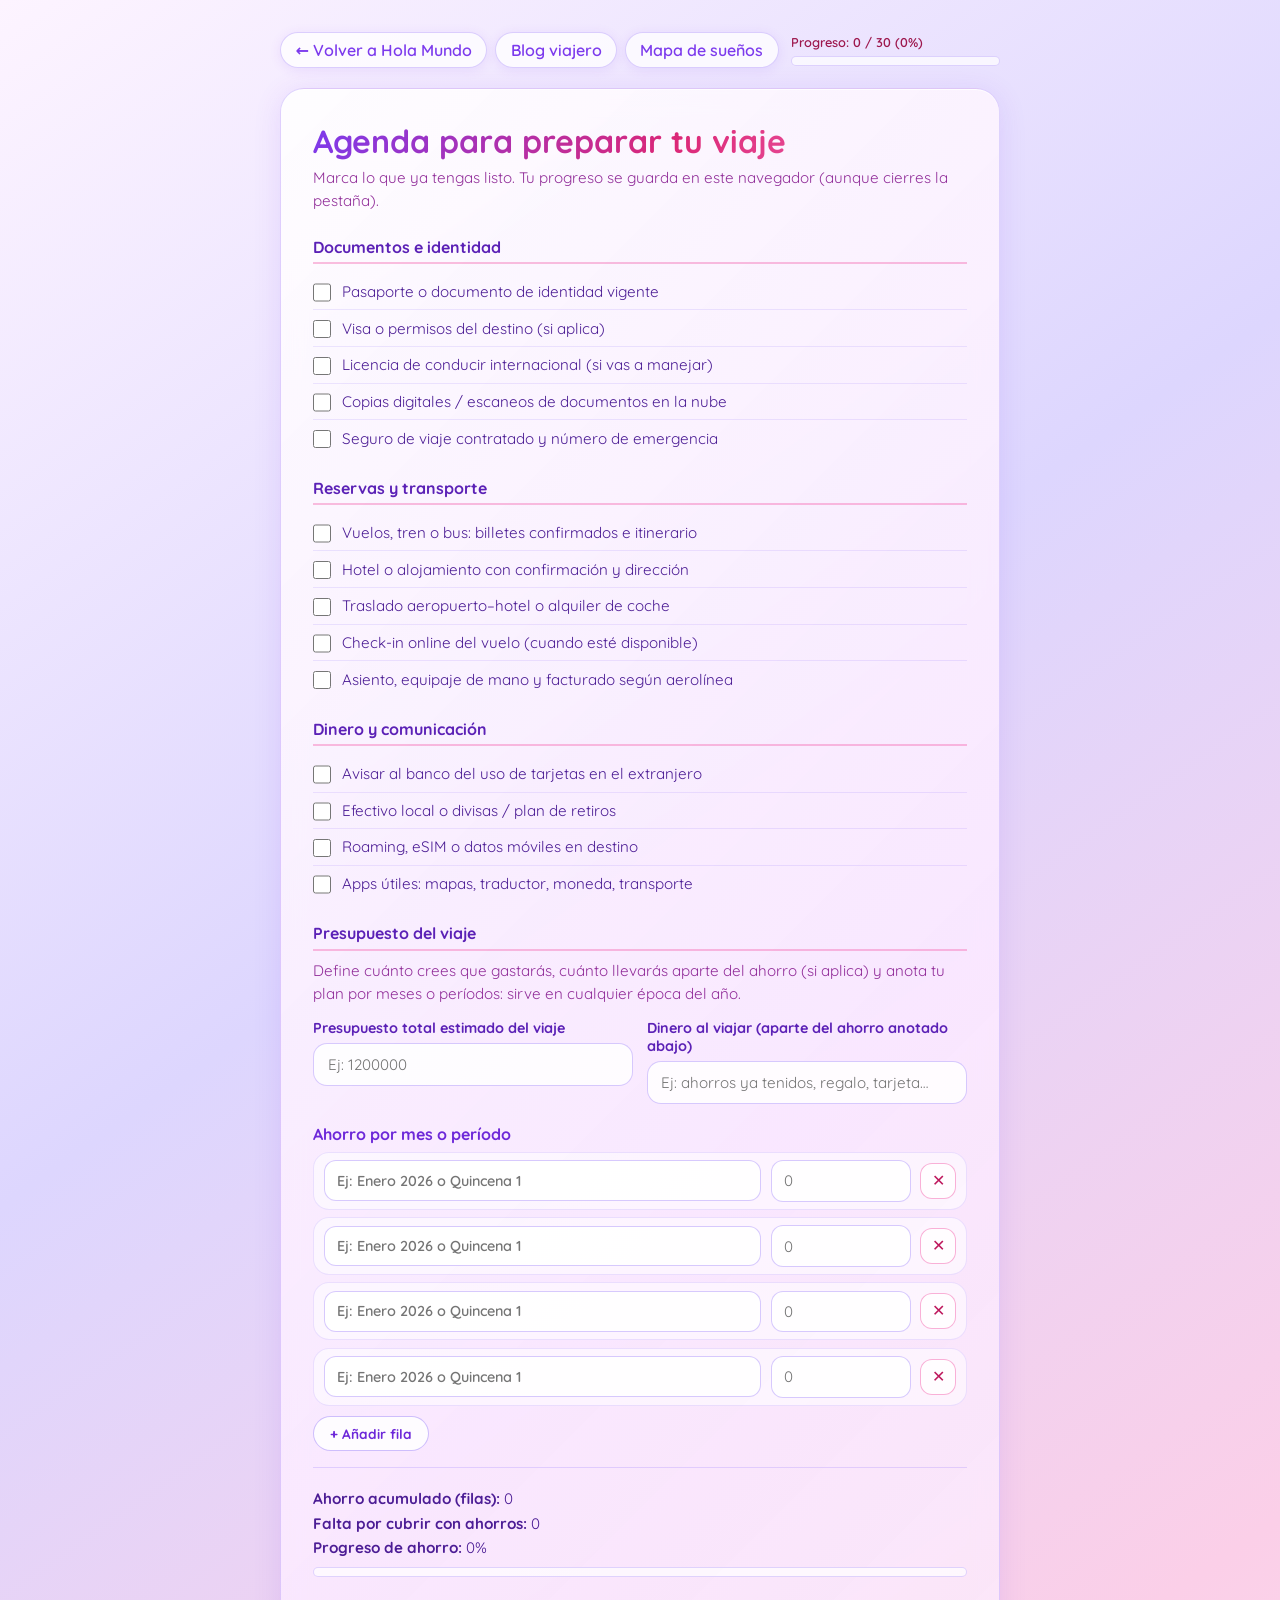
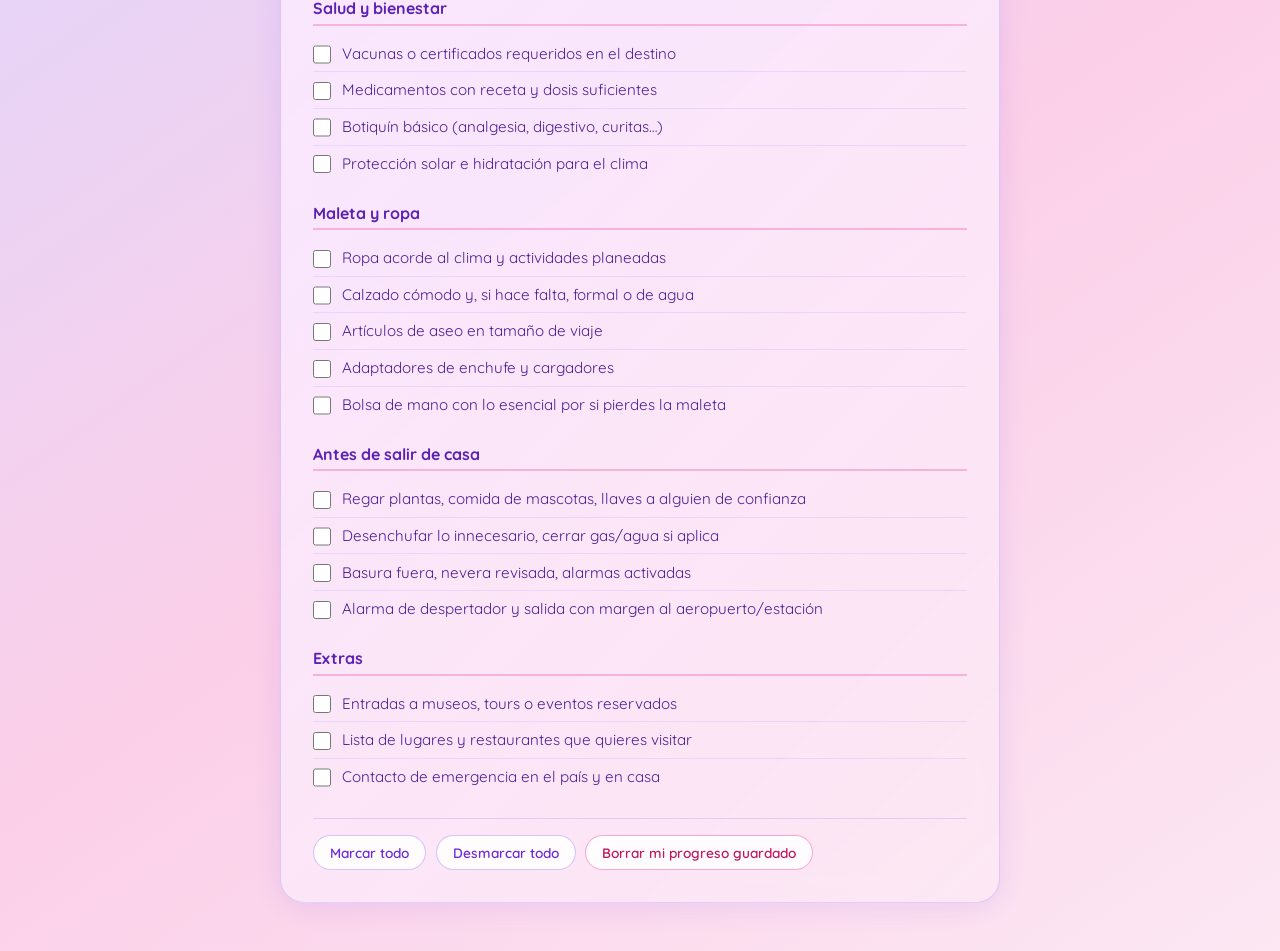
==== agenda-viaje.html @ db0e4b8f "Pagina web con agenda-styles-blog etc etc" ====
<!DOCTYPE html>
<html lang="es">
<head>
    <meta charset="UTF-8">
    <meta name="viewport" content="width=device-width, initial-scale=1.0">
    <title>Agenda de viaje — Devtata</title>
    <link rel="preconnect" href="https://fonts.googleapis.com">
    <link rel="preconnect" href="https://fonts.gstatic.com" crossorigin>
    <link href="https://fonts.googleapis.com/css2?family=Quicksand:wght@500;600;700&display=swap" rel="stylesheet">
    <style>
        :root {
            --lilac-deep: #7c3aed;
            --lilac-soft: #ddd6fe;
            --pink-deep: #db2777;
            --pink: #f472b6;
            --pink-soft: #fbcfe8;
            --cream: #fdf4ff;
        }

        * {
            margin: 0;
            padding: 0;
            box-sizing: border-box;
        }

        body {
            min-height: 100vh;
            font-family: "Quicksand", system-ui, sans-serif;
            background: linear-gradient(
                145deg,
                var(--cream) 0%,
                var(--lilac-soft) 35%,
                var(--pink-soft) 70%,
                #fce7f3 100%
            );
            color: #4c1d95;
            padding: clamp(1rem, 4vw, 2rem);
            padding-bottom: 3rem;
        }

        .top-bar {
            max-width: 720px;
            margin: 0 auto 1.25rem;
            display: flex;
            flex-wrap: wrap;
            align-items: center;
            justify-content: space-between;
            gap: 0.75rem;
        }

        .top-links {
            display: flex;
            flex-wrap: wrap;
            gap: 0.5rem;
            align-items: center;
        }

        .back-link {
            display: inline-flex;
            align-items: center;
            gap: 0.35rem;
            text-decoration: none;
            font-weight: 600;
            color: var(--lilac-deep);
            padding: 0.45rem 0.9rem;
            border-radius: 999px;
            background: rgba(255, 255, 255, 0.75);
            border: 1px solid rgba(167, 139, 250, 0.4);
            box-shadow: 0 2px 12px rgba(124, 58, 237, 0.1);
            transition: transform 0.15s ease, box-shadow 0.2s ease;
        }

        .back-link:hover {
            transform: translateY(-1px);
            box-shadow: 0 4px 16px rgba(124, 58, 237, 0.18);
        }

        .progress-wrap {
            flex: 1;
            min-width: 200px;
            max-width: 320px;
        }

        .progress-label {
            font-size: 0.8rem;
            font-weight: 600;
            color: #9d174d;
            margin-bottom: 0.35rem;
        }

        .progress-bar {
            height: 10px;
            border-radius: 999px;
            background: rgba(255, 255, 255, 0.7);
            border: 1px solid rgba(167, 139, 250, 0.35);
            overflow: hidden;
        }

        .progress-fill {
            height: 100%;
            width: 0%;
            border-radius: inherit;
            background: linear-gradient(90deg, var(--lilac-deep), var(--pink-deep));
            transition: width 0.35s ease;
        }

        .shell {
            max-width: 720px;
            margin: 0 auto;
            background: linear-gradient(
                135deg,
                rgba(255, 255, 255, 0.88) 0%,
                rgba(250, 232, 255, 0.92) 50%,
                rgba(252, 231, 243, 0.88) 100%
            );
            backdrop-filter: blur(12px);
            border-radius: 24px;
            padding: clamp(1.25rem, 4vw, 2rem);
            border: 1px solid rgba(167, 139, 250, 0.35);
            box-shadow:
                0 4px 28px rgba(124, 58, 237, 0.12),
                0 1px 0 rgba(255, 255, 255, 0.85) inset;
        }

        h1 {
            font-size: clamp(1.5rem, 5vw, 2rem);
            font-weight: 700;
            background: linear-gradient(120deg, var(--lilac-deep) 0%, var(--pink-deep) 55%, var(--pink) 100%);
            -webkit-background-clip: text;
            background-clip: text;
            color: transparent;
            margin-bottom: 0.35rem;
        }

        .intro {
            font-size: 0.95rem;
            color: #86198f;
            opacity: 0.9;
            margin-bottom: 1.5rem;
            line-height: 1.5;
        }

        .section {
            margin-bottom: 1.35rem;
        }

        .section:last-of-type {
            margin-bottom: 0;
        }

        .section h2 {
            font-size: 1rem;
            font-weight: 700;
            color: #5b21b6;
            margin-bottom: 0.6rem;
            padding-bottom: 0.35rem;
            border-bottom: 2px solid rgba(244, 114, 182, 0.45);
        }

        .list {
            list-style: none;
        }

        .list li {
            display: flex;
            align-items: flex-start;
            gap: 0.65rem;
            padding: 0.45rem 0;
            border-bottom: 1px solid rgba(167, 139, 250, 0.2);
            font-size: 0.95rem;
            line-height: 1.4;
        }

        .list li:last-child {
            border-bottom: none;
        }

        .list input[type="checkbox"] {
            width: 1.15rem;
            height: 1.15rem;
            margin-top: 0.15rem;
            accent-color: var(--lilac-deep);
            flex-shrink: 0;
            cursor: pointer;
        }

        .list label {
            cursor: pointer;
            flex: 1;
        }

        .list input:checked + label {
            text-decoration: line-through;
            opacity: 0.65;
            color: #7c3aed;
        }

        .tools {
            margin-top: 1.5rem;
            padding-top: 1rem;
            border-top: 1px solid rgba(167, 139, 250, 0.3);
            display: flex;
            flex-wrap: wrap;
            gap: 0.6rem;
            align-items: center;
        }

        .tools button {
            font-family: inherit;
            font-weight: 600;
            font-size: 0.85rem;
            padding: 0.5rem 1rem;
            border-radius: 999px;
            border: 1px solid rgba(167, 139, 250, 0.5);
            background: rgba(255, 255, 255, 0.85);
            color: #6d28d9;
            cursor: pointer;
            transition: background 0.2s ease, transform 0.15s ease;
        }

        .tools button:hover {
            background: rgba(250, 232, 255, 0.95);
            transform: translateY(-1px);
        }

        .tools button.danger {
            color: #be185d;
            border-color: rgba(244, 114, 182, 0.6);
        }

        .budget-grid {
            display: grid;
            grid-template-columns: 1fr 1fr;
            gap: 0.85rem;
            margin-bottom: 1rem;
        }

        .field {
            display: flex;
            flex-direction: column;
            gap: 0.35rem;
        }

        .field label {
            font-weight: 700;
            font-size: 0.9rem;
            color: #5b21b6;
        }

        .field input {
            width: 100%;
            padding: 0.7rem 0.85rem;
            border-radius: 14px;
            border: 1px solid rgba(167, 139, 250, 0.45);
            outline: none;
            background: rgba(255, 255, 255, 0.85);
            font-family: inherit;
            font-size: 0.95rem;
            color: #3b0764;
        }

        .field input:focus {
            border-color: rgba(124, 58, 237, 0.65);
            box-shadow: 0 0 0 4px rgba(124, 58, 237, 0.12);
        }

        .savings {
            grid-column: 1 / -1;
            padding-top: 0.35rem;
        }

        .savings-title {
            font-weight: 800;
            color: #6d28d9;
            margin-bottom: 0.5rem;
        }

        .month-row {
            display: grid;
            grid-template-columns: minmax(0, 1fr) minmax(100px, 140px) auto;
            gap: 0.6rem;
            align-items: center;
            margin: 0.45rem 0;
            padding: 0.45rem 0.6rem;
            border-radius: 16px;
            border: 1px solid rgba(167, 139, 250, 0.22);
            background: rgba(255, 255, 255, 0.55);
        }

        .month-row .month-label {
            padding: 0.65rem 0.75rem;
            border-radius: 12px;
            border: 1px solid rgba(167, 139, 250, 0.45);
            outline: none;
            background: rgba(255, 255, 255, 0.9);
            font-family: inherit;
            font-size: 0.9rem;
            font-weight: 600;
            color: #4c1d95;
        }

        .month-row .month-label:focus {
            border-color: rgba(124, 58, 237, 0.65);
            box-shadow: 0 0 0 3px rgba(124, 58, 237, 0.12);
        }

        .month-row .month-amount {
            padding: 0.65rem 0.75rem;
            border-radius: 12px;
            border: 1px solid rgba(167, 139, 250, 0.45);
            outline: none;
            background: rgba(255, 255, 255, 0.9);
            font-family: inherit;
            font-size: 0.95rem;
            color: #3b0764;
        }

        .month-row .month-amount:focus {
            border-color: rgba(124, 58, 237, 0.65);
            box-shadow: 0 0 0 3px rgba(124, 58, 237, 0.12);
        }

        .btn-row-remove {
            width: 2.25rem;
            height: 2.25rem;
            border-radius: 12px;
            border: 1px solid rgba(244, 114, 182, 0.55);
            background: rgba(255, 255, 255, 0.85);
            color: #be185d;
            font-size: 1rem;
            line-height: 1;
            cursor: pointer;
            flex-shrink: 0;
            transition: background 0.2s ease, transform 0.15s ease;
        }

        .btn-row-remove:hover {
            background: rgba(252, 231, 243, 0.95);
            transform: translateY(-1px);
        }

        .btn-row-remove:disabled {
            opacity: 0.35;
            cursor: not-allowed;
            transform: none;
        }

        .budget-row-tools {
            margin-top: 0.65rem;
            display: flex;
            flex-wrap: wrap;
            gap: 0.5rem;
        }

        .budget-row-tools button {
            font-family: inherit;
            font-weight: 700;
            font-size: 0.85rem;
            padding: 0.5rem 1rem;
            border-radius: 999px;
            border: 1px solid rgba(167, 139, 250, 0.55);
            background: rgba(255, 255, 255, 0.88);
            color: #6d28d9;
            cursor: pointer;
            transition: background 0.2s ease, transform 0.15s ease;
        }

        .budget-row-tools button:hover {
            background: rgba(250, 232, 255, 0.95);
            transform: translateY(-1px);
        }

        .budget-summary {
            padding-top: 0.95rem;
            border-top: 1px solid rgba(167, 139, 250, 0.3);
        }

        .summary-line {
            font-size: 0.95rem;
            margin: 0.35rem 0;
            color: #4c1d95;
        }

        .budget-progress-bar {
            margin-top: 0.6rem;
            height: 10px;
        }

        @media (max-width: 560px) {
            .budget-grid {
                grid-template-columns: 1fr;
            }

            .month-row {
                grid-template-columns: 1fr;
            }

            .btn-row-remove {
                justify-self: end;
            }
        }
    </style>
</head>
<body>
    <div class="top-bar">
        <div class="top-links">
            <a class="back-link" href="index.html">← Volver a Hola Mundo</a>
            <a class="back-link" href="blog-viajes.html">Blog viajero</a>
            <a class="back-link" href="mapa-suenos.html">Mapa de sueños</a>
        </div>
        <div class="progress-wrap">
            <div class="progress-label" id="progressLabel">Progreso: 0%</div>
            <div class="progress-bar" role="progressbar" aria-valuenow="0" aria-valuemin="0" aria-valuemax="100">
                <div class="progress-fill" id="progressFill"></div>
            </div>
        </div>
    </div>

    <main class="shell">
        <h1>Agenda para preparar tu viaje</h1>
        <p class="intro">
            Marca lo que ya tengas listo. Tu progreso se guarda en este navegador (aunque cierres la pestaña).
        </p>

        <section class="section" aria-labelledby="sec-docs">
            <h2 id="sec-docs">Documentos e identidad</h2>
            <ul class="list" data-section="docs">
                <li><input type="checkbox" id="d1" data-id="d1"><label for="d1">Pasaporte o documento de identidad vigente</label></li>
                <li><input type="checkbox" id="d2" data-id="d2"><label for="d2">Visa o permisos del destino (si aplica)</label></li>
                <li><input type="checkbox" id="d3" data-id="d3"><label for="d3">Licencia de conducir internacional (si vas a manejar)</label></li>
                <li><input type="checkbox" id="d4" data-id="d4"><label for="d4">Copias digitales / escaneos de documentos en la nube</label></li>
                <li><input type="checkbox" id="d5" data-id="d5"><label for="d5">Seguro de viaje contratado y número de emergencia</label></li>
            </ul>
        </section>

        <section class="section" aria-labelledby="sec-book">
            <h2 id="sec-book">Reservas y transporte</h2>
            <ul class="list" data-section="book">
                <li><input type="checkbox" id="b1" data-id="b1"><label for="b1">Vuelos, tren o bus: billetes confirmados e itinerario</label></li>
                <li><input type="checkbox" id="b2" data-id="b2"><label for="b2">Hotel o alojamiento con confirmación y dirección</label></li>
                <li><input type="checkbox" id="b3" data-id="b3"><label for="b3">Traslado aeropuerto–hotel o alquiler de coche</label></li>
                <li><input type="checkbox" id="b4" data-id="b4"><label for="b4">Check-in online del vuelo (cuando esté disponible)</label></li>
                <li><input type="checkbox" id="b5" data-id="b5"><label for="b5">Asiento, equipaje de mano y facturado según aerolínea</label></li>
            </ul>
        </section>

        <section class="section" aria-labelledby="sec-money">
            <h2 id="sec-money">Dinero y comunicación</h2>
            <ul class="list" data-section="money">
                <li><input type="checkbox" id="m1" data-id="m1"><label for="m1">Avisar al banco del uso de tarjetas en el extranjero</label></li>
                <li><input type="checkbox" id="m2" data-id="m2"><label for="m2">Efectivo local o divisas / plan de retiros</label></li>
                <li><input type="checkbox" id="m3" data-id="m3"><label for="m3">Roaming, eSIM o datos móviles en destino</label></li>
                <li><input type="checkbox" id="m4" data-id="m4"><label for="m4">Apps útiles: mapas, traductor, moneda, transporte</label></li>
            </ul>
        </section>

        <section class="section" aria-labelledby="sec-budget">
            <h2 id="sec-budget">Presupuesto del viaje</h2>
            <p class="intro" style="margin-bottom: 0.85rem;">
                Define cuánto crees que gastarás, cuánto llevarás aparte del ahorro (si aplica) y anota tu plan por meses o períodos: sirve en cualquier época del año.
            </p>

            <div class="budget-grid">
                <div class="field">
                    <label for="budgetTotal">Presupuesto total estimado del viaje</label>
                    <input id="budgetTotal" type="number" inputmode="numeric" min="0" step="10" placeholder="Ej: 1200000" />
                </div>

                <div class="field">
                    <label for="budgetTripReserve">Dinero al viajar (aparte del ahorro anotado abajo)</label>
                    <input id="budgetTripReserve" type="number" inputmode="numeric" min="0" step="10" placeholder="Ej: ahorros ya tenidos, regalo, tarjeta…" />
                </div>

                <div class="savings" aria-label="Ahorro por período">
                    <div class="savings-title">Ahorro por mes o período</div>
                    <div id="budgetRows"></div>
                    <div class="budget-row-tools">
                        <button type="button" id="budgetAddRow">+ Añadir fila</button>
                    </div>
                </div>
            </div>

            <div class="budget-summary">
                <div class="summary-line"><strong>Ahorro acumulado (filas):</strong> <span id="budgetSavedTotal">0</span></div>
                <div class="summary-line"><strong>Falta por cubrir con ahorros:</strong> <span id="budgetRemaining">0</span></div>
                <div class="summary-line"><strong>Progreso de ahorro:</strong> <span id="budgetProgressText">0%</span></div>

                <div class="progress-bar budget-progress-bar" role="progressbar" aria-valuemin="0" aria-valuemax="100">
                    <div class="progress-fill" id="budgetProgressFill" style="width: 0%;"></div>
                </div>
            </div>
        </section>

        <section class="section" aria-labelledby="sec-health">
            <h2 id="sec-health">Salud y bienestar</h2>
            <ul class="list" data-section="health">
                <li><input type="checkbox" id="h1" data-id="h1"><label for="h1">Vacunas o certificados requeridos en el destino</label></li>
                <li><input type="checkbox" id="h2" data-id="h2"><label for="h2">Medicamentos con receta y dosis suficientes</label></li>
                <li><input type="checkbox" id="h3" data-id="h3"><label for="h3">Botiquín básico (analgesia, digestivo, curitas…)</label></li>
                <li><input type="checkbox" id="h4" data-id="h4"><label for="h4">Protección solar e hidratación para el clima</label></li>
            </ul>
        </section>

        <section class="section" aria-labelledby="sec-pack">
            <h2 id="sec-pack">Maleta y ropa</h2>
            <ul class="list" data-section="pack">
                <li><input type="checkbox" id="p1" data-id="p1"><label for="p1">Ropa acorde al clima y actividades planeadas</label></li>
                <li><input type="checkbox" id="p2" data-id="p2"><label for="p2">Calzado cómodo y, si hace falta, formal o de agua</label></li>
                <li><input type="checkbox" id="p3" data-id="p3"><label for="p3">Artículos de aseo en tamaño de viaje</label></li>
                <li><input type="checkbox" id="p4" data-id="p4"><label for="p4">Adaptadores de enchufe y cargadores</label></li>
                <li><input type="checkbox" id="p5" data-id="p5"><label for="p5">Bolsa de mano con lo esencial por si pierdes la maleta</label></li>
            </ul>
        </section>

        <section class="section" aria-labelledby="sec-home">
            <h2 id="sec-home">Antes de salir de casa</h2>
            <ul class="list" data-section="home">
                <li><input type="checkbox" id="ho1" data-id="ho1"><label for="ho1">Regar plantas, comida de mascotas, llaves a alguien de confianza</label></li>
                <li><input type="checkbox" id="ho2" data-id="ho2"><label for="ho2">Desenchufar lo innecesario, cerrar gas/agua si aplica</label></li>
                <li><input type="checkbox" id="ho3" data-id="ho3"><label for="ho3">Basura fuera, nevera revisada, alarmas activadas</label></li>
                <li><input type="checkbox" id="ho4" data-id="ho4"><label for="ho4">Alarma de despertador y salida con margen al aeropuerto/estación</label></li>
            </ul>
        </section>

        <section class="section" aria-labelledby="sec-extra">
            <h2 id="sec-extra">Extras</h2>
            <ul class="list" data-section="extra">
                <li><input type="checkbox" id="e1" data-id="e1"><label for="e1">Entradas a museos, tours o eventos reservados</label></li>
                <li><input type="checkbox" id="e2" data-id="e2"><label for="e2">Lista de lugares y restaurantes que quieres visitar</label></li>
                <li><input type="checkbox" id="e3" data-id="e3"><label for="e3">Contacto de emergencia en el país y en casa</label></li>
            </ul>
        </section>

        <div class="tools">
            <button type="button" id="btnAll">Marcar todo</button>
            <button type="button" id="btnNone">Desmarcar todo</button>
            <button type="button" class="danger" id="btnReset">Borrar mi progreso guardado</button>
        </div>
    </main>

    <script>
        const STORAGE_KEY = "devtata-trip-checklist";
        const BUDGET_STORAGE_KEY = "devtata-trip-budget";

        const boxes = document.querySelectorAll('.list input[type="checkbox"]');
        const progressFill = document.getElementById("progressFill");
        const progressLabel = document.getElementById("progressLabel");
        const bar = document.querySelector(".progress-bar");

        function loadState() {
            try {
                const raw = localStorage.getItem(STORAGE_KEY);
                if (!raw) return;
                const data = JSON.parse(raw);
                if (typeof data !== "object" || data === null) return;
                boxes.forEach((cb) => {
                    if (data[cb.dataset.id]) cb.checked = true;
                });
            } catch (_) {}
        }

        function saveState() {
            const data = {};
            boxes.forEach((cb) => {
                if (cb.checked) data[cb.dataset.id] = true;
            });
            localStorage.setItem(STORAGE_KEY, JSON.stringify(data));
        }

        function updateProgress() {
            const total = boxes.length;
            const done = [...boxes].filter((cb) => cb.checked).length;
            const pct = total ? Math.round((done / total) * 100) : 0;
            progressFill.style.width = pct + "%";
            progressLabel.textContent = "Progreso: " + done + " / " + total + " (" + pct + "%)";
            bar.setAttribute("aria-valuenow", String(pct));
        }

        boxes.forEach((cb) => {
            cb.addEventListener("change", () => {
                saveState();
                updateProgress();
            });
        });

        document.getElementById("btnAll").addEventListener("click", () => {
            boxes.forEach((cb) => { cb.checked = true; });
            saveState();
            updateProgress();
        });

        document.getElementById("btnNone").addEventListener("click", () => {
            boxes.forEach((cb) => { cb.checked = false; });
            saveState();
            updateProgress();
        });

        document.getElementById("btnReset").addEventListener("click", () => {
            if (confirm("¿Borrar todo el progreso guardado en este navegador?")) {
                localStorage.removeItem(STORAGE_KEY);
                boxes.forEach((cb) => { cb.checked = false; });
                updateProgress();
            }
        });

        loadState();
        updateProgress();

        // ===== Presupuesto (meses / períodos dinámicos) =====
        const budgetTotalEl = document.getElementById("budgetTotal");
        const budgetTripReserveEl = document.getElementById("budgetTripReserve");
        const budgetRowsMount = document.getElementById("budgetRows");
        const budgetAddRowBtn = document.getElementById("budgetAddRow");

        const budgetOut = {
            savedTotal: document.getElementById("budgetSavedTotal"),
            remaining: document.getElementById("budgetRemaining"),
            progressText: document.getElementById("budgetProgressText"),
            progressFill: document.getElementById("budgetProgressFill"),
        };

        function toNumber(v) {
            const n = parseFloat(String(v ?? "").replace(",", "."));
            return Number.isFinite(n) ? n : 0;
        }

        function formatNumber(n) {
            return Math.round(n).toLocaleString(undefined);
        }

        function readBudgetPayloadFromStorage() {
            try {
                const raw = localStorage.getItem(BUDGET_STORAGE_KEY);
                if (!raw) return null;
                const data = JSON.parse(raw);
                return typeof data === "object" && data !== null ? data : null;
            } catch (_) {
                return null;
            }
        }

        function defaultBudgetShape() {
            return {
                total: "",
                tripReserve: "",
                rows: [
                    { label: "", amount: "" },
                    { label: "", amount: "" },
                    { label: "", amount: "" },
                    { label: "", amount: "" },
                ],
            };
        }

        function migrateLegacyBudget(data) {
            if (!data) return defaultBudgetShape();
            if (Array.isArray(data.rows) && data.rows.length > 0) return data;

            const legacyReserve =
                data.tripReserve ??
                data.sepExpense ??
                data.budgetSeptemberExpense;
            const legacyTotal = data.total;

            const hasLegacyMonths =
                "saveMay" in data ||
                "saveJun" in data ||
                "saveJul" in data ||
                "saveAug" in data;

            if (!hasLegacyMonths) {
                return {
                    ...defaultBudgetShape(),
                    total: legacyTotal ?? "",
                    tripReserve: legacyReserve ?? "",
                };
            }

            return {
                total: legacyTotal ?? "",
                tripReserve: legacyReserve ?? "",
                rows: [
                    { label: "", amount: data.saveMay ?? "" },
                    { label: "", amount: data.saveJun ?? "" },
                    { label: "", amount: data.saveJul ?? "" },
                    { label: "", amount: data.saveAug ?? "" },
                ],
            };
        }

        function createBudgetRow(label, amount) {
            const row = document.createElement("div");
            row.className = "month-row";

            const labelInput = document.createElement("input");
            labelInput.type = "text";
            labelInput.className = "month-label";
            labelInput.placeholder = "Ej: Enero 2026 o Quincena 1";
            labelInput.value = label ?? "";
            labelInput.autocomplete = "off";

            const amountInput = document.createElement("input");
            amountInput.type = "number";
            amountInput.className = "month-amount";
            amountInput.inputMode = "numeric";
            amountInput.min = "0";
            amountInput.step = "10";
            amountInput.placeholder = "0";
            if (amount !== undefined && amount !== null && amount !== "") {
                amountInput.value = String(amount);
            }

            const removeBtn = document.createElement("button");
            removeBtn.type = "button";
            removeBtn.className = "btn-row-remove";
            removeBtn.setAttribute("aria-label", "Quitar fila");
            removeBtn.textContent = "✕";

            function onFieldChange() {
                computeBudget();
                saveBudget();
            }

            labelInput.addEventListener("input", onFieldChange);
            amountInput.addEventListener("input", onFieldChange);
            removeBtn.addEventListener("click", () => {
                if (budgetRowsMount.querySelectorAll(".month-row").length <= 1) return;
                row.remove();
                setAllRemoveStates();
                computeBudget();
                saveBudget();
            });

            row.append(labelInput, amountInput, removeBtn);
            budgetRowsMount.append(row);
            setAllRemoveStates();
        }

        function setAllRemoveStates() {
            const rows = budgetRowsMount.querySelectorAll(".month-row");
            rows.forEach((r) => {
                const btn = r.querySelector(".btn-row-remove");
                if (btn) btn.disabled = rows.length <= 1;
            });
        }

        function collectRowsPayload() {
            const rows = [];
            budgetRowsMount.querySelectorAll(".month-row").forEach((r) => {
                const label = r.querySelector(".month-label")?.value ?? "";
                const amount = r.querySelector(".month-amount")?.value ?? "";
                rows.push({ label, amount });
            });
            return rows;
        }

        function computeBudget() {
            const total = toNumber(budgetTotalEl?.value);
            const tripReserve = toNumber(budgetTripReserveEl?.value);

            let saved = 0;
            budgetRowsMount.querySelectorAll(".month-amount").forEach((input) => {
                saved += toNumber(input.value);
            });

            const requiredSavings = Math.max(0, total - tripReserve);
            const remaining = requiredSavings - saved;

            const progressPct =
                requiredSavings > 0
                    ? Math.max(0, Math.min(100, (saved / requiredSavings) * 100))
                    : 0;

            budgetOut.savedTotal.textContent = formatNumber(saved);
            budgetOut.remaining.textContent = formatNumber(Math.max(0, remaining));
            budgetOut.progressText.textContent = Math.round(progressPct) + "%";
            budgetOut.progressFill.style.width = Math.round(progressPct) + "%";

            const progressbar = budgetOut.progressFill.closest(".progress-bar");
            if (progressbar) {
                progressbar.setAttribute("aria-valuenow", String(Math.round(progressPct)));
            }
        }

        function saveBudget() {
            const payload = {
                v: 2,
                total: budgetTotalEl?.value ?? "",
                tripReserve: budgetTripReserveEl?.value ?? "",
                rows: collectRowsPayload(),
            };
            localStorage.setItem(BUDGET_STORAGE_KEY, JSON.stringify(payload));
        }

        function loadBudget() {
            const raw = readBudgetPayloadFromStorage();
            const data = migrateLegacyBudget(raw);

            if (budgetTotalEl) budgetTotalEl.value = data.total ?? "";
            if (budgetTripReserveEl) {
                budgetTripReserveEl.value =
                    data.tripReserve ?? data.sepExpense ?? data.budgetSeptemberExpense ?? "";
            }

            budgetRowsMount.innerHTML = "";
            const rows = Array.isArray(data.rows) ? data.rows : [];
            if (rows.length === 0) {
                createBudgetRow("", "");
            } else {
                rows.forEach((r) =>
                    createBudgetRow(r.label ?? "", r.amount ?? "")
                );
            }
            setAllRemoveStates();
        }

        budgetAddRowBtn?.addEventListener("click", () => {
            createBudgetRow("", "");
            setAllRemoveStates();
            computeBudget();
            saveBudget();
        });

        [budgetTotalEl, budgetTripReserveEl].forEach((el) => {
            if (!el) return;
            el.addEventListener("input", () => {
                computeBudget();
                saveBudget();
            });
        });

        loadBudget();
        computeBudget();
    </script>
</body>
</html>
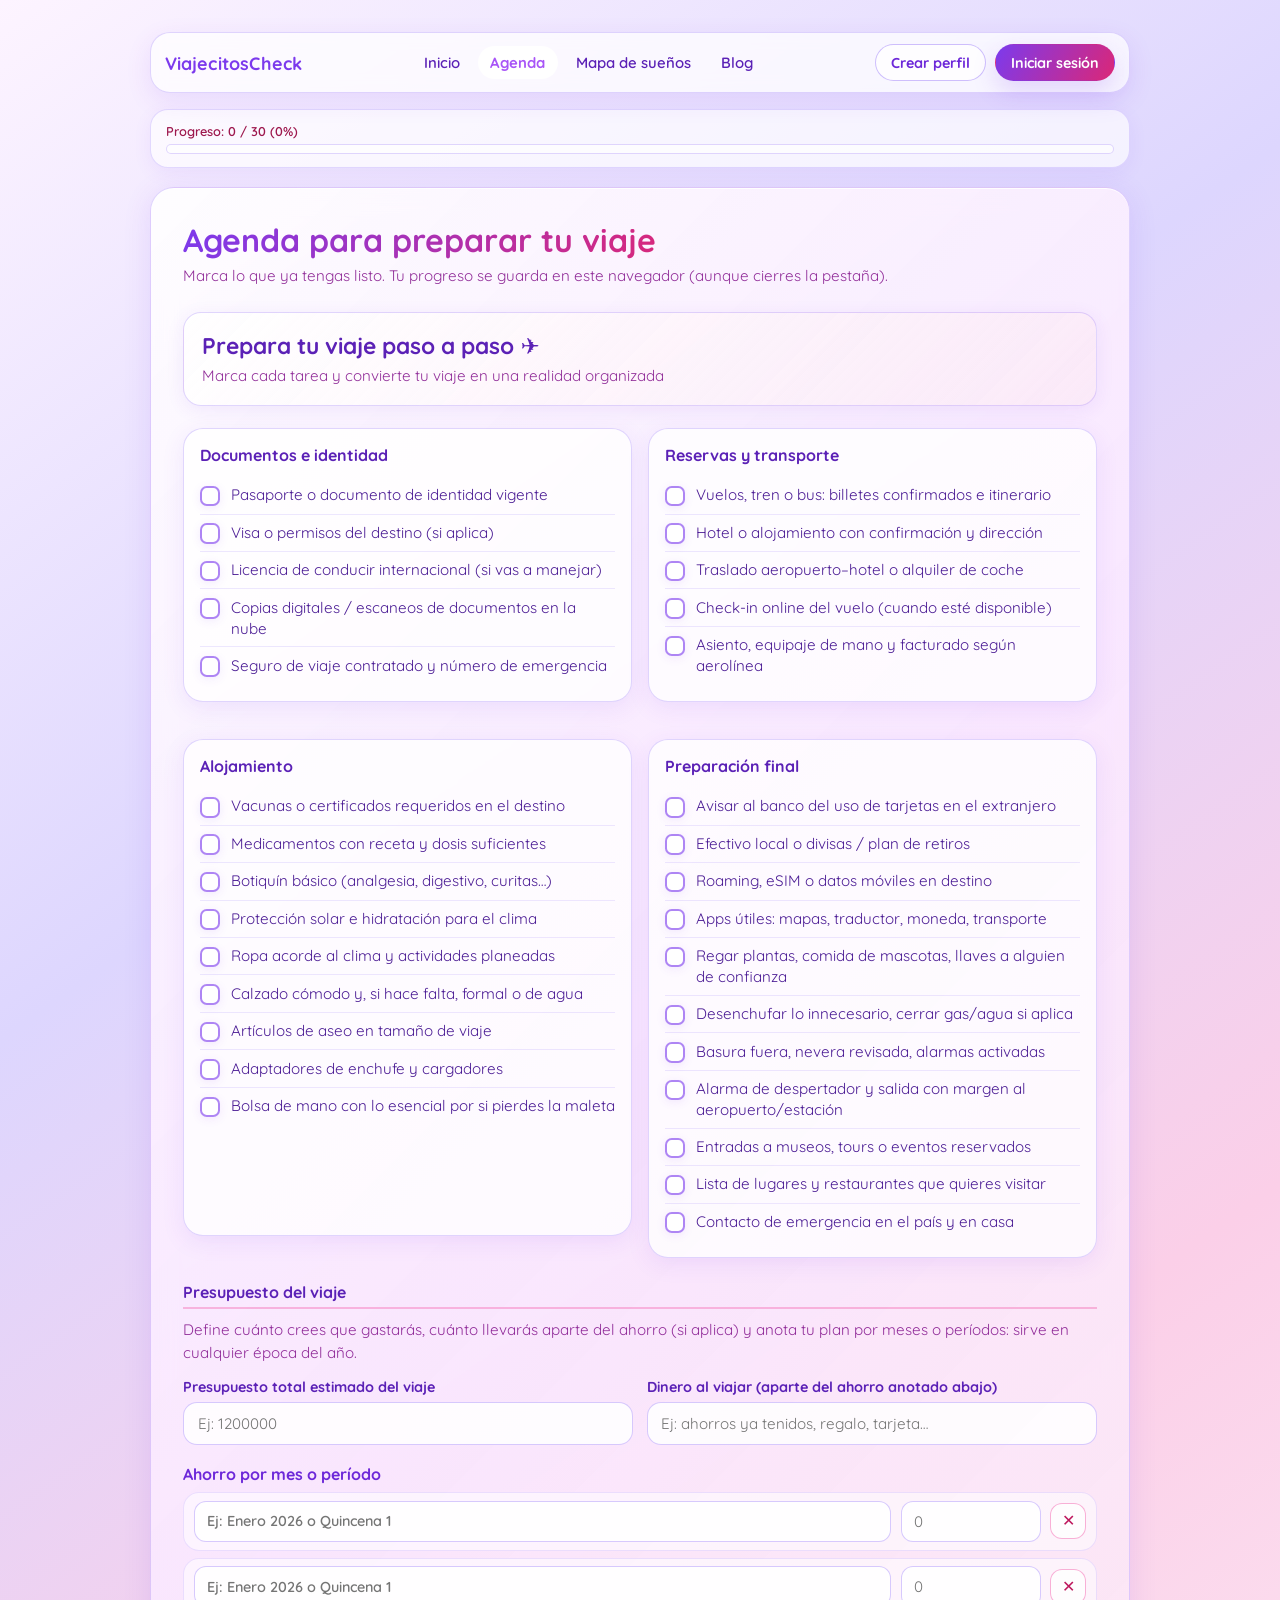
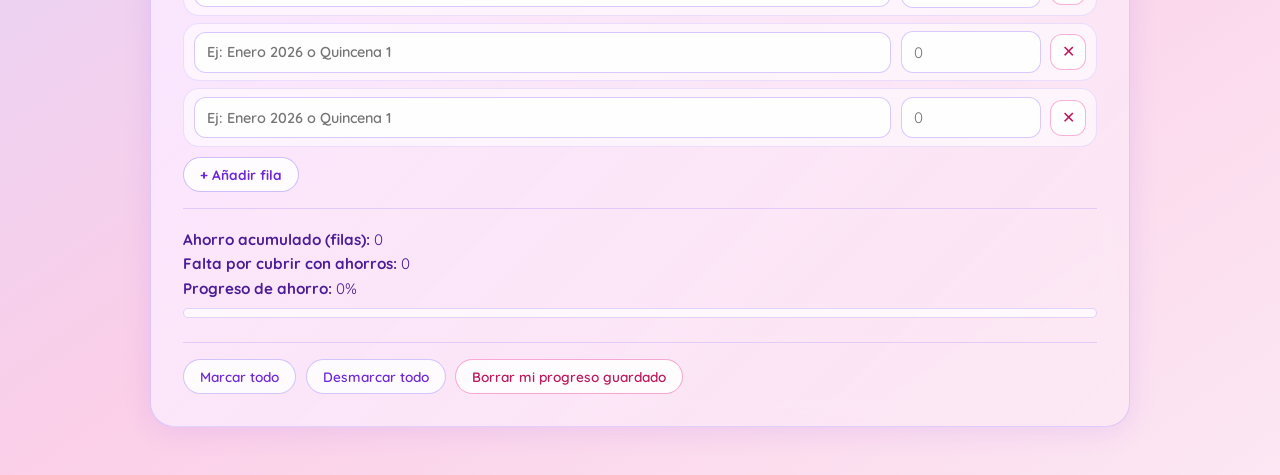
==== commit c27f6313: "mi primer push o algo asi" ====
--- a/agenda-viaje.html
+++ b/agenda-viaje.html
@@ -38,47 +38,106 @@
             padding-bottom: 3rem;
         }
 
-        .top-bar {
-            max-width: 720px;
-            margin: 0 auto 1.25rem;
+        .site-header {
+            width: min(980px, 100%);
+            margin: 0 auto 1rem;
+            padding: 0.7rem 0.85rem;
+            border-radius: 20px;
+            border: 1px solid rgba(167, 139, 250, 0.35);
+            background: rgba(255, 255, 255, 0.72);
+            backdrop-filter: blur(8px);
+            box-shadow: 0 8px 26px rgba(124, 58, 237, 0.11);
+            display: flex;
+            align-items: center;
+            justify-content: space-between;
+            gap: 0.8rem;
+            flex-wrap: wrap;
+        }
+
+        .site-logo {
+            font-size: 1.12rem;
+            font-weight: 800;
+            color: var(--lilac-deep);
+            letter-spacing: 0.01em;
+        }
+
+        .site-nav {
+            display: flex;
+            flex-wrap: wrap;
+            gap: 0.35rem;
+            align-items: center;
+        }
+
+        .site-nav a {
+            text-decoration: none;
+            color: #5b21b6;
+            font-weight: 600;
+            font-size: 0.93rem;
+            padding: 0.42rem 0.78rem;
+            border-radius: 999px;
+            transition: transform 0.15s ease, background 0.2s ease, box-shadow 0.2s ease;
+        }
+
+        .site-nav a:hover {
+            transform: scale(1.05);
+            background: rgba(255, 255, 255, 0.9);
+            box-shadow: 0 8px 20px rgba(124, 58, 237, 0.12);
+        }
+
+        .site-nav a.active {
+            color: #a855f7;
+            font-weight: 700;
+            background: rgba(255, 255, 255, 0.92);
+        }
+
+        .auth-actions {
             display: flex;
             flex-wrap: wrap;
             align-items: center;
-            justify-content: space-between;
-            gap: 0.75rem;
-        }
-
-        .top-links {
-            display: flex;
-            flex-wrap: wrap;
-            gap: 0.5rem;
-            align-items: center;
-        }
-
-        .back-link {
+            gap: 0.55rem;
+        }
+
+        .auth-btn {
             display: inline-flex;
             align-items: center;
-            gap: 0.35rem;
+            justify-content: center;
             text-decoration: none;
-            font-weight: 600;
-            color: var(--lilac-deep);
-            padding: 0.45rem 0.9rem;
+            border: 1px solid rgba(167, 139, 250, 0.55);
             border-radius: 999px;
-            background: rgba(255, 255, 255, 0.75);
-            border: 1px solid rgba(167, 139, 250, 0.4);
-            box-shadow: 0 2px 12px rgba(124, 58, 237, 0.1);
-            transition: transform 0.15s ease, box-shadow 0.2s ease;
-        }
-
-        .back-link:hover {
-            transform: translateY(-1px);
-            box-shadow: 0 4px 16px rgba(124, 58, 237, 0.18);
-        }
-
-        .progress-wrap {
-            flex: 1;
-            min-width: 200px;
-            max-width: 320px;
+            padding: 0.52rem 0.95rem;
+            background: rgba(255, 255, 255, 0.76);
+            color: #6d28d9;
+            font-family: inherit;
+            font-weight: 700;
+            font-size: 0.9rem;
+            transition: transform 0.15s ease, background 0.2s ease, box-shadow 0.2s ease;
+        }
+
+        .auth-btn:hover {
+            transform: scale(1.05);
+            background: rgba(250, 232, 255, 0.95);
+            box-shadow: 0 8px 22px rgba(124, 58, 237, 0.14);
+        }
+
+        .auth-btn.primary {
+            border-color: transparent;
+            background: linear-gradient(120deg, #7c3aed 0%, #db2777 100%);
+            color: #ffffff;
+            box-shadow: 0 10px 24px rgba(124, 58, 237, 0.18);
+        }
+
+        .auth-btn.primary:hover {
+            box-shadow: 0 14px 32px rgba(124, 58, 237, 0.28);
+        }
+
+        .agenda-progress-panel {
+            width: min(980px, 100%);
+            margin: 0 auto 1.15rem;
+            border-radius: 18px;
+            border: 1px solid rgba(167, 139, 250, 0.3);
+            background: rgba(255, 255, 255, 0.65);
+            box-shadow: 0 5px 18px rgba(124, 58, 237, 0.08);
+            padding: 0.8rem 0.95rem;
         }
 
         .progress-label {
@@ -105,7 +164,7 @@
         }
 
         .shell {
-            max-width: 720px;
+            max-width: 980px;
             margin: 0 auto;
             background: linear-gradient(
                 135deg,
@@ -176,12 +235,50 @@
         }
 
         .list input[type="checkbox"] {
-            width: 1.15rem;
-            height: 1.15rem;
-            margin-top: 0.15rem;
-            accent-color: var(--lilac-deep);
+            width: 1.28rem;
+            height: 1.28rem;
+            margin-top: 0.1rem;
+            appearance: none;
+            -webkit-appearance: none;
+            border: 2px solid rgba(124, 58, 237, 0.62);
+            border-radius: 0.42rem;
+            background: rgba(255, 255, 255, 0.95);
             flex-shrink: 0;
             cursor: pointer;
+            display: grid;
+            place-content: center;
+            transition: transform 0.15s ease, border-color 0.2s ease, background 0.2s ease, box-shadow 0.2s ease;
+            box-shadow: 0 2px 10px rgba(124, 58, 237, 0.1);
+        }
+
+        .list input[type="checkbox"]::before {
+            content: "";
+            width: 0.35rem;
+            height: 0.65rem;
+            border-right: 2px solid #ffffff;
+            border-bottom: 2px solid #ffffff;
+            transform: rotate(45deg) scale(0);
+            transform-origin: center;
+            transition: transform 0.15s ease;
+            margin-top: -0.05rem;
+        }
+
+        .list input[type="checkbox"]:hover {
+            transform: scale(1.05);
+        }
+
+        .list input[type="checkbox"]:focus-visible {
+            outline: none;
+            box-shadow: 0 0 0 4px rgba(124, 58, 237, 0.18);
+        }
+
+        .list input[type="checkbox"]:checked {
+            border-color: transparent;
+            background: linear-gradient(130deg, #7c3aed 0%, #db2777 100%);
+        }
+
+        .list input[type="checkbox"]:checked::before {
+            transform: rotate(45deg) scale(1);
         }
 
         .list label {
@@ -193,6 +290,72 @@
             text-decoration: line-through;
             opacity: 0.65;
             color: #7c3aed;
+        }
+
+        .agenda-dashboard-header {
+            margin-bottom: 1.4rem;
+            padding: 1.1rem 1.15rem;
+            border-radius: 18px;
+            border: 1px solid rgba(167, 139, 250, 0.35);
+            background: linear-gradient(135deg, rgba(255, 255, 255, 0.86), rgba(252, 231, 243, 0.55));
+            box-shadow: 0 4px 18px rgba(124, 58, 237, 0.09);
+        }
+
+        .agenda-dashboard-title {
+            font-size: clamp(1.12rem, 3.2vw, 1.42rem);
+            font-weight: 800;
+            color: #5b21b6;
+            margin-bottom: 0.35rem;
+        }
+
+        .agenda-dashboard-subtitle {
+            font-size: 0.95rem;
+            color: #86198f;
+            opacity: 0.9;
+            line-height: 1.45;
+        }
+
+        .checklist-grid {
+            display: grid;
+            grid-template-columns: repeat(2, minmax(0, 1fr));
+            gap: 1rem;
+            margin-bottom: 1.5rem;
+        }
+
+        .check-card {
+            background: rgba(255, 255, 255, 0.78);
+            border: 1px solid rgba(167, 139, 250, 0.35);
+            border-radius: 20px;
+            box-shadow: 0 6px 22px rgba(124, 58, 237, 0.1);
+            padding: 1rem 1rem 1.05rem;
+            animation: cardFadeIn 0.55s ease both;
+            transition: transform 0.2s ease, box-shadow 0.22s ease;
+        }
+
+        .check-card:nth-child(2) { animation-delay: 0.06s; }
+        .check-card:nth-child(3) { animation-delay: 0.12s; }
+        .check-card:nth-child(4) { animation-delay: 0.18s; }
+
+        .check-card:hover {
+            transform: translateY(-3px);
+            box-shadow: 0 14px 30px rgba(124, 58, 237, 0.14);
+        }
+
+        .check-card h2 {
+            border-bottom: none;
+            margin-bottom: 0.75rem;
+            padding-bottom: 0;
+        }
+
+        @keyframes cardFadeIn {
+            from {
+                opacity: 0;
+                transform: translateY(10px);
+            }
+            to {
+                opacity: 1;
+                transform: translateY(0);
+            }
         }
 
         .tools {
@@ -386,7 +549,26 @@
             height: 10px;
         }
 
+        @media (max-width: 700px) {
+            .site-header {
+                flex-direction: column;
+                align-items: flex-start;
+            }
+
+            .site-nav {
+                width: 100%;
+            }
+
+            .auth-actions {
+                width: 100%;
+            }
+        }
+
         @media (max-width: 560px) {
+            .checklist-grid {
+                grid-template-columns: 1fr;
+            }
+
             .budget-grid {
                 grid-template-columns: 1fr;
             }
@@ -402,19 +584,26 @@
     </style>
 </head>
 <body>
-    <div class="top-bar">
-        <div class="top-links">
-            <a class="back-link" href="index.html">← Volver a Hola Mundo</a>
-            <a class="back-link" href="blog-viajes.html">Blog viajero</a>
-            <a class="back-link" href="mapa-suenos.html">Mapa de sueños</a>
+    <header class="site-header">
+        <div class="site-logo">ViajecitosCheck</div>
+        <nav class="site-nav" aria-label="Menu principal">
+            <a href="index.html">Inicio</a>
+            <a class="active" href="agenda-viaje.html">Agenda</a>
+            <a href="mapa-suenos.html">Mapa de sueños</a>
+            <a href="blog-viajes.html">Blog</a>
+        </nav>
+        <div class="auth-actions">
+            <a class="auth-btn" href="index.html">Crear perfil</a>
+            <a class="auth-btn primary" href="index.html">Iniciar sesión</a>
         </div>
-        <div class="progress-wrap">
-            <div class="progress-label" id="progressLabel">Progreso: 0%</div>
-            <div class="progress-bar" role="progressbar" aria-valuenow="0" aria-valuemin="0" aria-valuemax="100">
-                <div class="progress-fill" id="progressFill"></div>
-            </div>
+    </header>
+
+    <section class="agenda-progress-panel">
+        <div class="progress-label" id="progressLabel">Progreso: 0%</div>
+        <div class="progress-bar" role="progressbar" aria-valuenow="0" aria-valuemin="0" aria-valuemax="100">
+            <div class="progress-fill" id="progressFill"></div>
         </div>
-    </div>
+    </section>
 
     <main class="shell">
         <h1>Agenda para preparar tu viaje</h1>
@@ -422,37 +611,66 @@
             Marca lo que ya tengas listo. Tu progreso se guarda en este navegador (aunque cierres la pestaña).
         </p>
 
-        <section class="section" aria-labelledby="sec-docs">
-            <h2 id="sec-docs">Documentos e identidad</h2>
-            <ul class="list" data-section="docs">
-                <li><input type="checkbox" id="d1" data-id="d1"><label for="d1">Pasaporte o documento de identidad vigente</label></li>
-                <li><input type="checkbox" id="d2" data-id="d2"><label for="d2">Visa o permisos del destino (si aplica)</label></li>
-                <li><input type="checkbox" id="d3" data-id="d3"><label for="d3">Licencia de conducir internacional (si vas a manejar)</label></li>
-                <li><input type="checkbox" id="d4" data-id="d4"><label for="d4">Copias digitales / escaneos de documentos en la nube</label></li>
-                <li><input type="checkbox" id="d5" data-id="d5"><label for="d5">Seguro de viaje contratado y número de emergencia</label></li>
-            </ul>
+        <section class="agenda-dashboard-header">
+            <h2 class="agenda-dashboard-title">Prepara tu viaje paso a paso ✈️</h2>
+            <p class="agenda-dashboard-subtitle">Marca cada tarea y convierte tu viaje en una realidad organizada</p>
         </section>
 
-        <section class="section" aria-labelledby="sec-book">
-            <h2 id="sec-book">Reservas y transporte</h2>
-            <ul class="list" data-section="book">
-                <li><input type="checkbox" id="b1" data-id="b1"><label for="b1">Vuelos, tren o bus: billetes confirmados e itinerario</label></li>
-                <li><input type="checkbox" id="b2" data-id="b2"><label for="b2">Hotel o alojamiento con confirmación y dirección</label></li>
-                <li><input type="checkbox" id="b3" data-id="b3"><label for="b3">Traslado aeropuerto–hotel o alquiler de coche</label></li>
-                <li><input type="checkbox" id="b4" data-id="b4"><label for="b4">Check-in online del vuelo (cuando esté disponible)</label></li>
-                <li><input type="checkbox" id="b5" data-id="b5"><label for="b5">Asiento, equipaje de mano y facturado según aerolínea</label></li>
-            </ul>
-        </section>
-
-        <section class="section" aria-labelledby="sec-money">
-            <h2 id="sec-money">Dinero y comunicación</h2>
-            <ul class="list" data-section="money">
-                <li><input type="checkbox" id="m1" data-id="m1"><label for="m1">Avisar al banco del uso de tarjetas en el extranjero</label></li>
-                <li><input type="checkbox" id="m2" data-id="m2"><label for="m2">Efectivo local o divisas / plan de retiros</label></li>
-                <li><input type="checkbox" id="m3" data-id="m3"><label for="m3">Roaming, eSIM o datos móviles en destino</label></li>
-                <li><input type="checkbox" id="m4" data-id="m4"><label for="m4">Apps útiles: mapas, traductor, moneda, transporte</label></li>
-            </ul>
-        </section>
+        <div class="checklist-grid" aria-label="Checklist de preparación">
+            <section class="section check-card" aria-labelledby="sec-docs">
+                <h2 id="sec-docs">Documentos e identidad</h2>
+                <ul class="list" data-section="docs">
+                    <li><input type="checkbox" id="d1" data-id="d1"><label for="d1">Pasaporte o documento de identidad vigente</label></li>
+                    <li><input type="checkbox" id="d2" data-id="d2"><label for="d2">Visa o permisos del destino (si aplica)</label></li>
+                    <li><input type="checkbox" id="d3" data-id="d3"><label for="d3">Licencia de conducir internacional (si vas a manejar)</label></li>
+                    <li><input type="checkbox" id="d4" data-id="d4"><label for="d4">Copias digitales / escaneos de documentos en la nube</label></li>
+                    <li><input type="checkbox" id="d5" data-id="d5"><label for="d5">Seguro de viaje contratado y número de emergencia</label></li>
+                </ul>
+            </section>
+
+            <section class="section check-card" aria-labelledby="sec-book">
+                <h2 id="sec-book">Reservas y transporte</h2>
+                <ul class="list" data-section="book">
+                    <li><input type="checkbox" id="b1" data-id="b1"><label for="b1">Vuelos, tren o bus: billetes confirmados e itinerario</label></li>
+                    <li><input type="checkbox" id="b2" data-id="b2"><label for="b2">Hotel o alojamiento con confirmación y dirección</label></li>
+                    <li><input type="checkbox" id="b3" data-id="b3"><label for="b3">Traslado aeropuerto–hotel o alquiler de coche</label></li>
+                    <li><input type="checkbox" id="b4" data-id="b4"><label for="b4">Check-in online del vuelo (cuando esté disponible)</label></li>
+                    <li><input type="checkbox" id="b5" data-id="b5"><label for="b5">Asiento, equipaje de mano y facturado según aerolínea</label></li>
+                </ul>
+            </section>
+
+            <section class="section check-card" aria-labelledby="sec-stay">
+                <h2 id="sec-stay">Alojamiento</h2>
+                <ul class="list" data-section="stay">
+                    <li><input type="checkbox" id="h1" data-id="h1"><label for="h1">Vacunas o certificados requeridos en el destino</label></li>
+                    <li><input type="checkbox" id="h2" data-id="h2"><label for="h2">Medicamentos con receta y dosis suficientes</label></li>
+                    <li><input type="checkbox" id="h3" data-id="h3"><label for="h3">Botiquín básico (analgesia, digestivo, curitas…)</label></li>
+                    <li><input type="checkbox" id="h4" data-id="h4"><label for="h4">Protección solar e hidratación para el clima</label></li>
+                    <li><input type="checkbox" id="p1" data-id="p1"><label for="p1">Ropa acorde al clima y actividades planeadas</label></li>
+                    <li><input type="checkbox" id="p2" data-id="p2"><label for="p2">Calzado cómodo y, si hace falta, formal o de agua</label></li>
+                    <li><input type="checkbox" id="p3" data-id="p3"><label for="p3">Artículos de aseo en tamaño de viaje</label></li>
+                    <li><input type="checkbox" id="p4" data-id="p4"><label for="p4">Adaptadores de enchufe y cargadores</label></li>
+                    <li><input type="checkbox" id="p5" data-id="p5"><label for="p5">Bolsa de mano con lo esencial por si pierdes la maleta</label></li>
+                </ul>
+            </section>
+
+            <section class="section check-card" aria-labelledby="sec-final">
+                <h2 id="sec-final">Preparación final</h2>
+                <ul class="list" data-section="final">
+                    <li><input type="checkbox" id="m1" data-id="m1"><label for="m1">Avisar al banco del uso de tarjetas en el extranjero</label></li>
+                    <li><input type="checkbox" id="m2" data-id="m2"><label for="m2">Efectivo local o divisas / plan de retiros</label></li>
+                    <li><input type="checkbox" id="m3" data-id="m3"><label for="m3">Roaming, eSIM o datos móviles en destino</label></li>
+                    <li><input type="checkbox" id="m4" data-id="m4"><label for="m4">Apps útiles: mapas, traductor, moneda, transporte</label></li>
+                    <li><input type="checkbox" id="ho1" data-id="ho1"><label for="ho1">Regar plantas, comida de mascotas, llaves a alguien de confianza</label></li>
+                    <li><input type="checkbox" id="ho2" data-id="ho2"><label for="ho2">Desenchufar lo innecesario, cerrar gas/agua si aplica</label></li>
+                    <li><input type="checkbox" id="ho3" data-id="ho3"><label for="ho3">Basura fuera, nevera revisada, alarmas activadas</label></li>
+                    <li><input type="checkbox" id="ho4" data-id="ho4"><label for="ho4">Alarma de despertador y salida con margen al aeropuerto/estación</label></li>
+                    <li><input type="checkbox" id="e1" data-id="e1"><label for="e1">Entradas a museos, tours o eventos reservados</label></li>
+                    <li><input type="checkbox" id="e2" data-id="e2"><label for="e2">Lista de lugares y restaurantes que quieres visitar</label></li>
+                    <li><input type="checkbox" id="e3" data-id="e3"><label for="e3">Contacto de emergencia en el país y en casa</label></li>
+                </ul>
+            </section>
+        </div>
 
         <section class="section" aria-labelledby="sec-budget">
             <h2 id="sec-budget">Presupuesto del viaje</h2>
@@ -489,46 +707,6 @@
                     <div class="progress-fill" id="budgetProgressFill" style="width: 0%;"></div>
                 </div>
             </div>
-        </section>
-
-        <section class="section" aria-labelledby="sec-health">
-            <h2 id="sec-health">Salud y bienestar</h2>
-            <ul class="list" data-section="health">
-                <li><input type="checkbox" id="h1" data-id="h1"><label for="h1">Vacunas o certificados requeridos en el destino</label></li>
-                <li><input type="checkbox" id="h2" data-id="h2"><label for="h2">Medicamentos con receta y dosis suficientes</label></li>
-                <li><input type="checkbox" id="h3" data-id="h3"><label for="h3">Botiquín básico (analgesia, digestivo, curitas…)</label></li>
-                <li><input type="checkbox" id="h4" data-id="h4"><label for="h4">Protección solar e hidratación para el clima</label></li>
-            </ul>
-        </section>
-
-        <section class="section" aria-labelledby="sec-pack">
-            <h2 id="sec-pack">Maleta y ropa</h2>
-            <ul class="list" data-section="pack">
-                <li><input type="checkbox" id="p1" data-id="p1"><label for="p1">Ropa acorde al clima y actividades planeadas</label></li>
-                <li><input type="checkbox" id="p2" data-id="p2"><label for="p2">Calzado cómodo y, si hace falta, formal o de agua</label></li>
-                <li><input type="checkbox" id="p3" data-id="p3"><label for="p3">Artículos de aseo en tamaño de viaje</label></li>
-                <li><input type="checkbox" id="p4" data-id="p4"><label for="p4">Adaptadores de enchufe y cargadores</label></li>
-                <li><input type="checkbox" id="p5" data-id="p5"><label for="p5">Bolsa de mano con lo esencial por si pierdes la maleta</label></li>
-            </ul>
-        </section>
-
-        <section class="section" aria-labelledby="sec-home">
-            <h2 id="sec-home">Antes de salir de casa</h2>
-            <ul class="list" data-section="home">
-                <li><input type="checkbox" id="ho1" data-id="ho1"><label for="ho1">Regar plantas, comida de mascotas, llaves a alguien de confianza</label></li>
-                <li><input type="checkbox" id="ho2" data-id="ho2"><label for="ho2">Desenchufar lo innecesario, cerrar gas/agua si aplica</label></li>
-                <li><input type="checkbox" id="ho3" data-id="ho3"><label for="ho3">Basura fuera, nevera revisada, alarmas activadas</label></li>
-                <li><input type="checkbox" id="ho4" data-id="ho4"><label for="ho4">Alarma de despertador y salida con margen al aeropuerto/estación</label></li>
-            </ul>
-        </section>
-
-        <section class="section" aria-labelledby="sec-extra">
-            <h2 id="sec-extra">Extras</h2>
-            <ul class="list" data-section="extra">
-                <li><input type="checkbox" id="e1" data-id="e1"><label for="e1">Entradas a museos, tours o eventos reservados</label></li>
-                <li><input type="checkbox" id="e2" data-id="e2"><label for="e2">Lista de lugares y restaurantes que quieres visitar</label></li>
-                <li><input type="checkbox" id="e3" data-id="e3"><label for="e3">Contacto de emergencia en el país y en casa</label></li>
-            </ul>
         </section>
 
         <div class="tools">
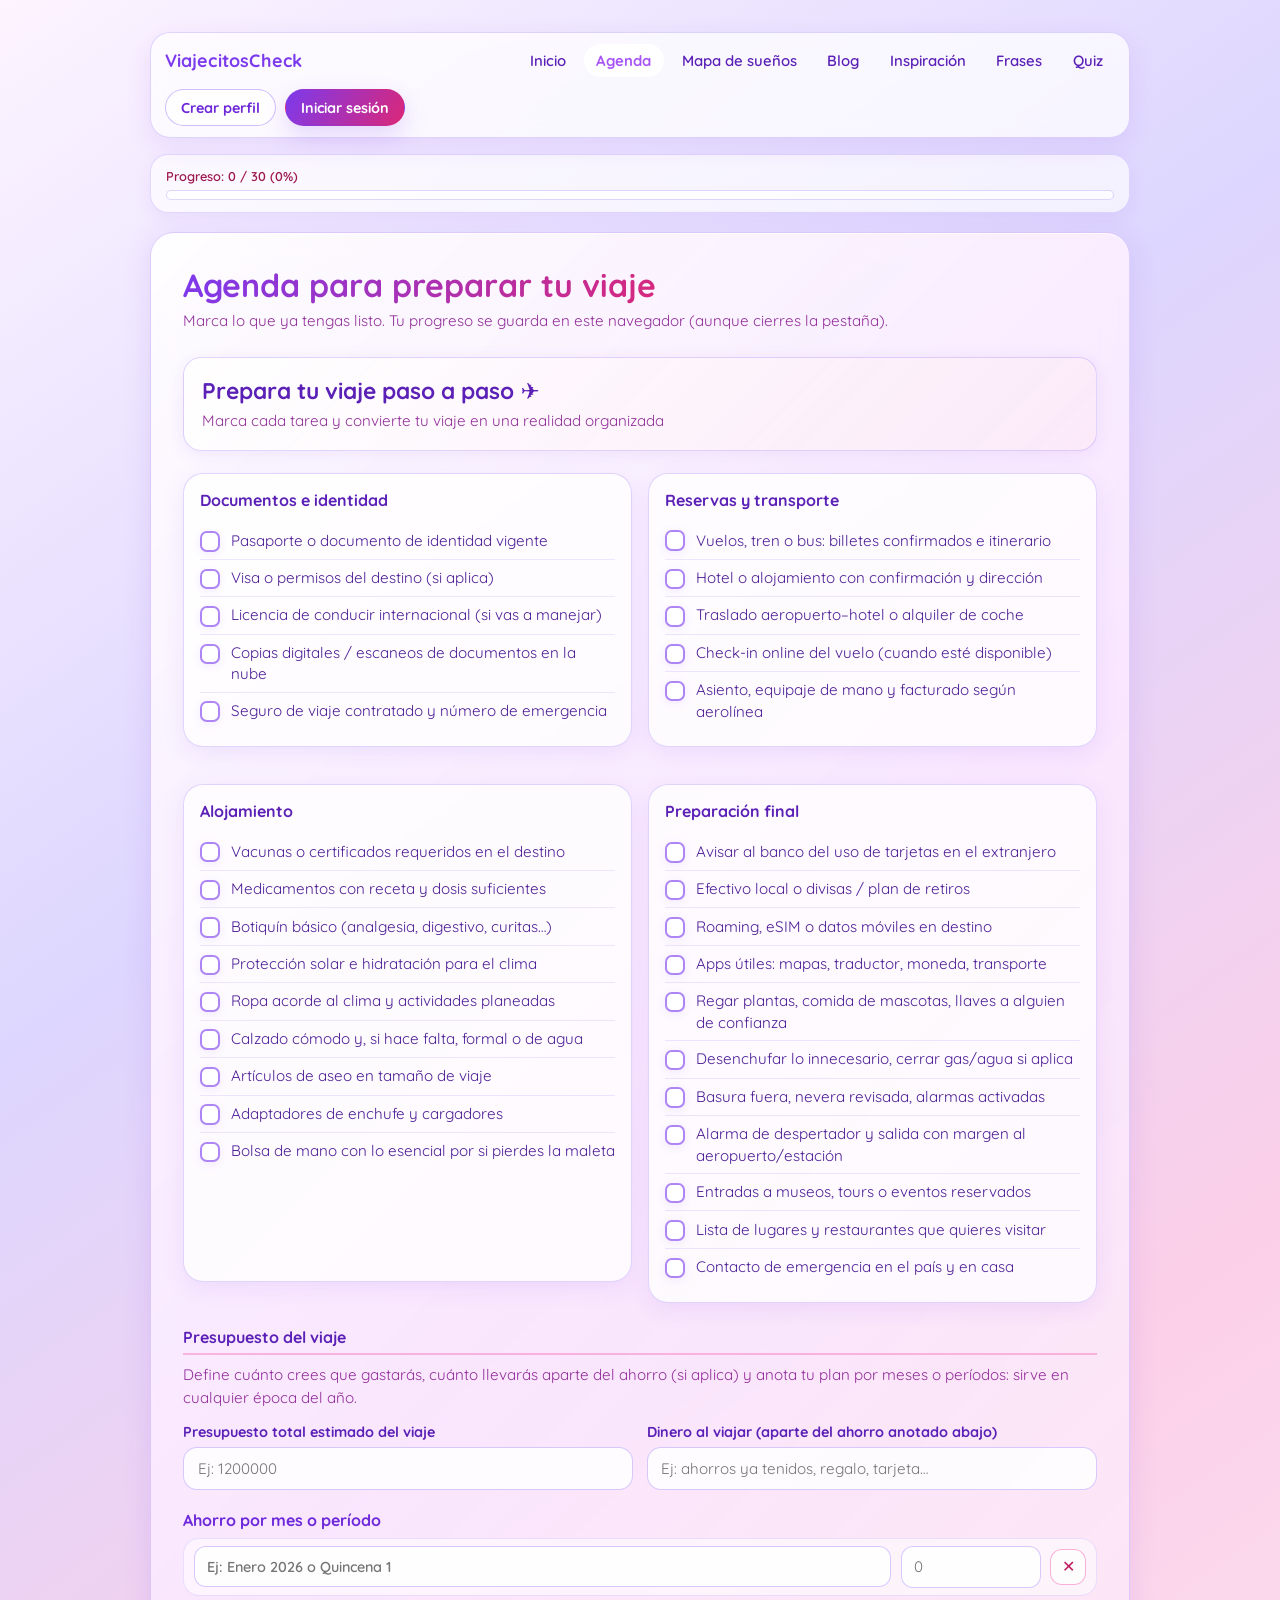
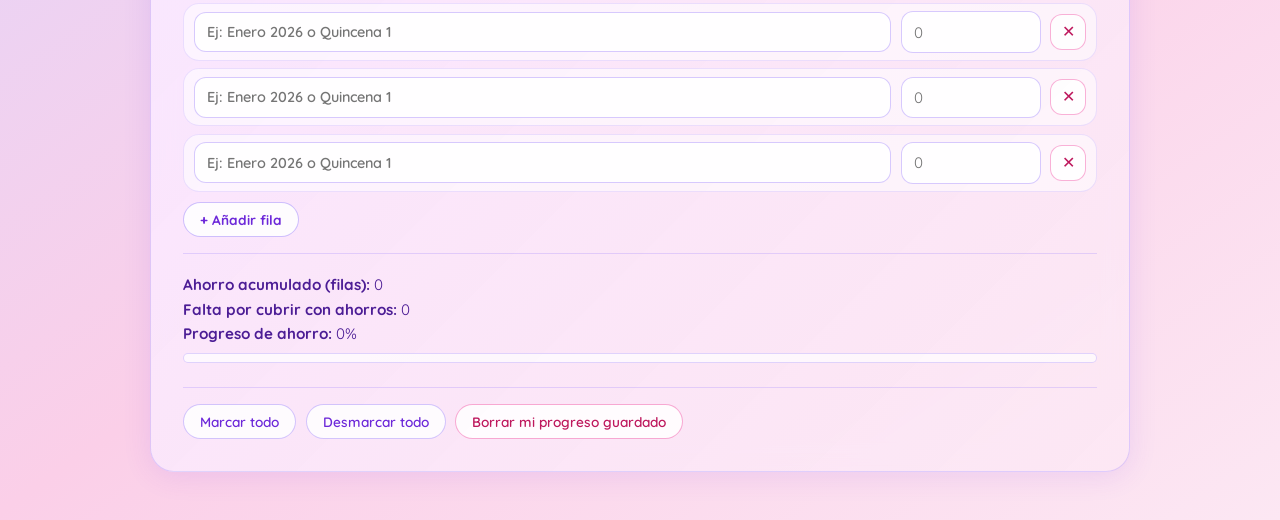
==== commit 994378d1: "push de la nueva reestructuración de la web" ====
--- a/agenda-viaje.html
+++ b/agenda-viaje.html
@@ -591,6 +591,9 @@
             <a class="active" href="agenda-viaje.html">Agenda</a>
             <a href="mapa-suenos.html">Mapa de sueños</a>
             <a href="blog-viajes.html">Blog</a>
+            <a href="inspiracion-viajera.html">Inspiración</a>
+            <a href="frases-inspiracionales.html">Frases</a>
+            <a href="descubre-tu-viaje.html">Quiz</a>
         </nav>
         <div class="auth-actions">
             <a class="auth-btn" href="index.html">Crear perfil</a>
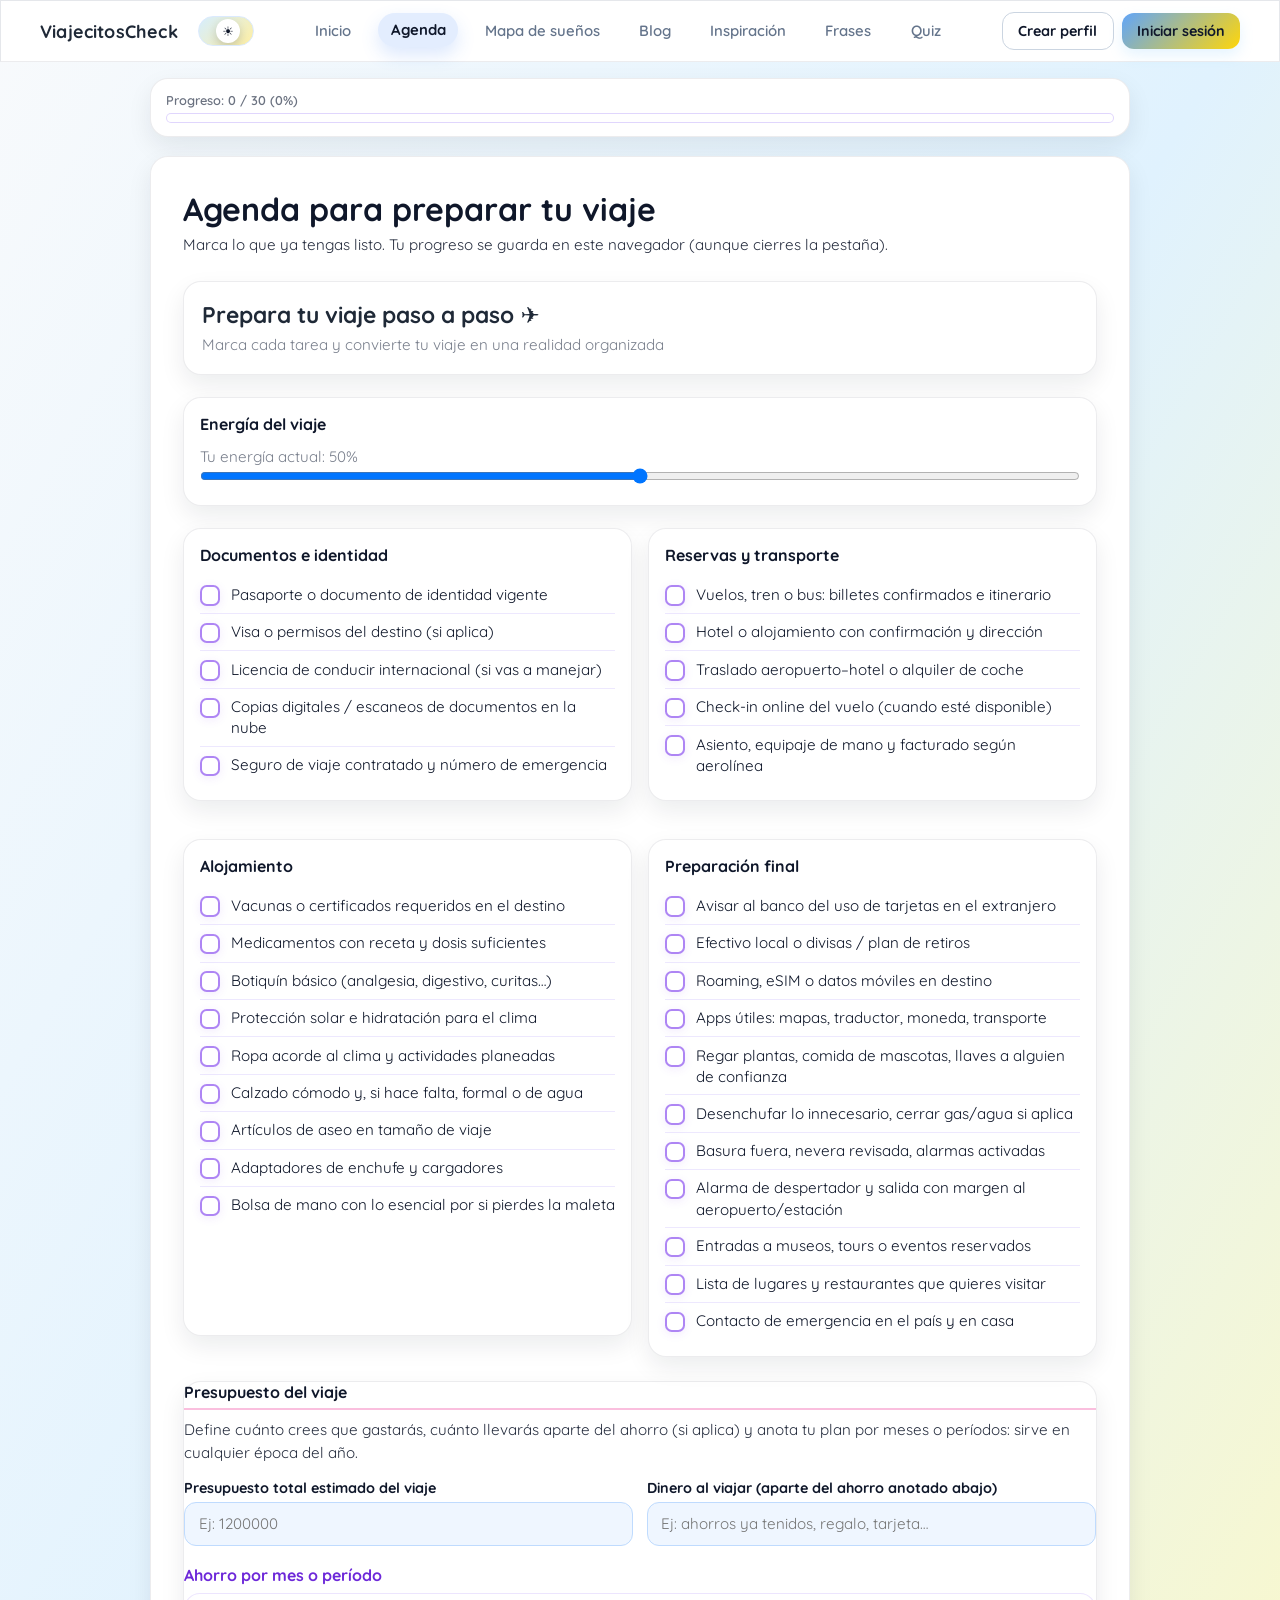
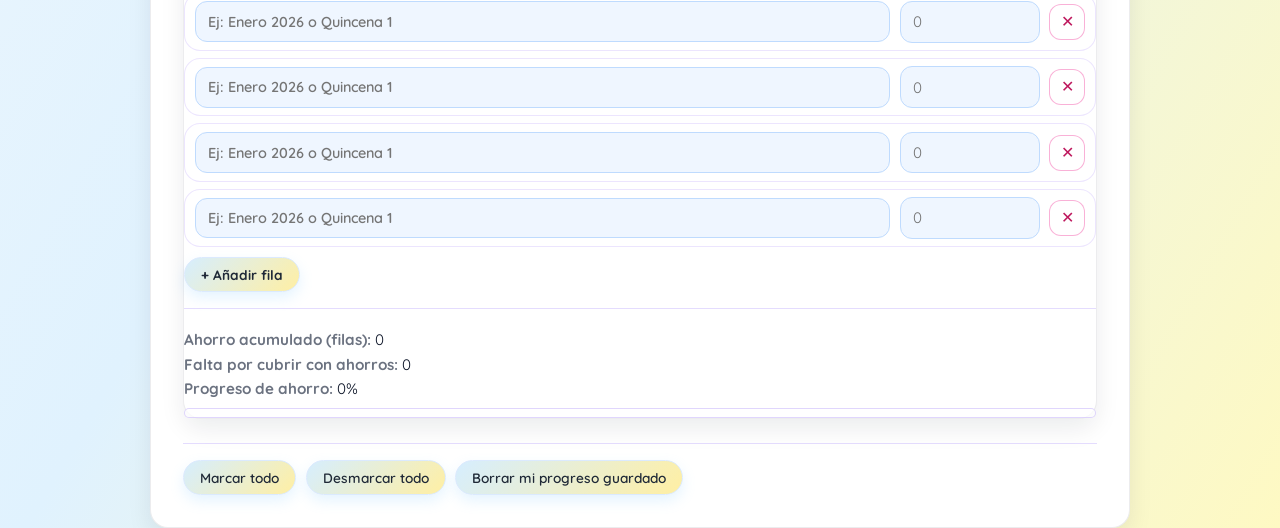
==== commit 68668018: "ajustes nuevos colores y nuevas acciones" ====
--- a/agenda-viaje.html
+++ b/agenda-viaje.html
@@ -581,11 +581,272 @@
                 justify-self: end;
             }
         }
+        :root { --app-white:#FFFFFF; --app-surface:#FAFAFA; --app-blue-soft:#D6EEFF; --app-blue:#5BB8FF; --app-yellow-soft:#FFEFA3; --app-yellow-hover:#FFD447; --app-pink-soft:#FFD6EC; --app-text:#1F2937; --app-text-muted:#6B7280; --app-shadow:0 16px 36px rgba(31,41,55,.12); }
+        html[data-theme="dark"] { --app-white:#0f172a; --app-surface:#111827; --app-blue-soft:#1e3a5f; --app-blue:#60a5fa; --app-yellow-soft:#5b4b1e; --app-yellow-hover:#facc15; --app-pink-soft:#55324e; --app-text:#f8fafc; --app-text-muted:#cbd5e1; --app-shadow:0 18px 42px rgba(2,6,23,.45); }
+        body { background: radial-gradient(circle at 8% 10%, rgba(91,184,255,.28), transparent 34%), radial-gradient(circle at 90% 16%, rgba(255,212,71,.28), transparent 34%), radial-gradient(circle at 52% 0%, rgba(255,214,236,.22), transparent 30%), var(--app-white) !important; color: var(--app-text) !important; }
+        html[data-theme="dark"] body { background: radial-gradient(circle at 8% 10%, rgba(96,165,250,.22), transparent 34%), radial-gradient(circle at 90% 16%, rgba(250,204,21,.15), transparent 34%), radial-gradient(circle at 52% 0%, rgba(192,132,252,.12), transparent 30%), #0b1220 !important; }
+        h1, h2, h3, .site-logo, .agenda-dashboard-title { color: var(--app-text) !important; background: none !important; -webkit-text-fill-color: currentColor; }
+        .intro, .agenda-dashboard-subtitle, .progress-label, .summary-line { color: var(--app-text-muted) !important; }
+        .site-header { position: sticky; top: .75rem; z-index: 60; background: rgba(255,255,255,.88) !important; border-color: #e5e7eb !important; backdrop-filter: blur(10px); box-shadow: 0 8px 24px rgba(31,41,55,.06) !important; }
+        html[data-theme="dark"] .site-header { background: rgba(15,23,42,.86) !important; border-color: #334155 !important; }
+        .shell, .section, .check-card, .agenda-progress-panel, .agenda-dashboard-header { background: var(--app-white) !important; border-color: #dbeafe !important; box-shadow: var(--app-shadow) !important; border-radius: 18px !important; }
+        html[data-theme="dark"] .shell, html[data-theme="dark"] .section, html[data-theme="dark"] .check-card, html[data-theme="dark"] .agenda-progress-panel, html[data-theme="dark"] .agenda-dashboard-header { border-color: #334155 !important; }
+        .agenda-dashboard-header { background: linear-gradient(180deg, var(--app-blue-soft), var(--app-white)) !important; }
+        .site-nav a, .auth-btn, .tools button, .budget-row-tools button { background: linear-gradient(135deg, var(--app-blue-soft), var(--app-yellow-soft)) !important; color: var(--app-text) !important; border-color: #dbeafe !important; border-radius: 999px !important; box-shadow: 0 6px 14px rgba(126,200,255,.2) !important; }
+        .site-nav a.active { background: var(--app-yellow-soft) !important; color: var(--app-text) !important; font-weight: 700 !important; }
+        .auth-btn.primary { background: linear-gradient(135deg, var(--app-blue), var(--app-yellow-soft), var(--app-pink-soft)) !important; color: var(--app-text) !important; border-color: transparent !important; }
+        .field input, .month-row .month-label, .month-row .month-amount { background: color-mix(in srgb, var(--app-blue-soft) 36%, white) !important; border-color: #cfe5f6 !important; color: var(--app-text) !important; border-radius: 12px !important; }
+        html[data-theme="dark"] .field input, html[data-theme="dark"] .month-row .month-label, html[data-theme="dark"] .month-row .month-amount { border-color: #475569 !important; }
+        .field input:focus, .month-row .month-label:focus, .month-row .month-amount:focus { box-shadow: 0 0 0 3px rgba(167,216,255,0.35) !important; border-color: var(--app-blue) !important; }
+        .progress-fill { background: linear-gradient(135deg, var(--app-blue), var(--app-yellow-soft)) !important; }
+        .site-nav a:hover, .auth-btn:hover, .tools button:hover, .budget-row-tools button:hover { background: linear-gradient(135deg, var(--app-blue), var(--app-yellow-hover)) !important; box-shadow: 0 10px 22px rgba(31,41,55,.14) !important; transform: translateY(-2px) scale(1.02); }
+        .nav-toggle { display: none; border: 1px solid #dbeafe; border-radius: 10px; background: var(--app-surface); color: var(--app-text); width: 2.2rem; height: 2.2rem; cursor: pointer; }
+        #themeToggleBtn {
+            position: relative;
+            width: 56px;
+            min-width: 56px;
+            height: 30px;
+            border-radius: 999px !important;
+            padding: 0 !important;
+            display: inline-flex;
+            align-items: center;
+            border: 1px solid #dbeafe !important;
+            background: linear-gradient(135deg, var(--app-blue-soft), var(--app-yellow-soft)) !important;
+            margin-left: 0 !important;
+            overflow: hidden;
+            transform: none !important;
+        }
+        #themeToggleBtn .theme-knob {
+            width: 24px;
+            height: 24px;
+            margin-left: 4px;
+            border-radius: 50%;
+            display: inline-flex;
+            align-items: center;
+            justify-content: center;
+            background: #fff;
+            box-shadow: 0 4px 10px rgba(31,41,55,.2);
+            transform: translateX(0);
+            transition: transform .42s cubic-bezier(.22, 1.45, .36, 1);
+            will-change: transform;
+            font-size: 13px;
+            line-height: 1;
+        }
+        html[data-theme="dark"] #themeToggleBtn .theme-knob { transform: translateX(24px); background: #0f172a; color: #f8fafc; }
+        #themeToggleBtn:hover,
+        #themeToggleBtn:focus-visible { transform: none !important; box-shadow: 0 0 0 2px rgba(59,130,246,.25) !important; }
+        @media (max-width: 900px) {
+            .nav-toggle { display: inline-flex; align-items:center; justify-content:center; }
+            .site-nav, .auth-actions { display: none !important; width: 100%; }
+            .site-header.is-open .site-nav, .site-header.is-open .auth-actions { display: flex !important; }
+            .site-header.is-open .site-nav { flex-direction: column; align-items: flex-start; }
+        }
+        :root { --pro-white:#FFFFFF; --pro-gray:#F8FAFC; --pro-text:#0F172A; --pro-muted:#64748B; --pro-blue-soft:#60A5FA; --pro-blue:#3B82F6; --pro-yellow:#FFD60A; --pro-grad:linear-gradient(135deg,#60A5FA,#FFD60A); }
+        body { background: linear-gradient(120deg,#F8FAFC,#E0F2FE,#FEF9C3) !important; background-size:200% 200%; animation:bgShift 16s ease infinite; color:var(--pro-text) !important; }
+        @keyframes bgShift { 0% { background-position:0% 40%; } 50% { background-position:100% 60%; } 100% { background-position:0% 40%; } }
+        .site-header { width:100% !important; max-width:none !important; margin:0 !important; border-radius:0 !important; top:0 !important; padding:.7rem 1rem !important; background:rgba(255,255,255,.8) !important; border-bottom:1px solid rgba(15,23,42,.08) !important; box-shadow:0 8px 24px rgba(15,23,42,.06) !important; }
+        .site-header-inner { width:min(1200px,100%); margin:0 auto; display:flex; align-items:center; justify-content:space-between; gap:1rem; position:relative; }
+        .site-nav { position:absolute; left:50%; transform:translateX(-50%); display:flex; gap:1rem; }
+        .site-nav a { background:transparent !important; border:none !important; box-shadow:none !important; color:var(--pro-muted) !important; position:relative; padding:.2rem 0 !important; border-radius:0 !important; }
+        .site-nav a::after { content:""; position:absolute; left:0; bottom:-4px; width:0; height:2px; background:var(--pro-blue); transition:width .25s ease; }
+        .site-nav a:hover { color:var(--pro-blue) !important; transform:none !important; }
+        .site-nav a:hover::after, .site-nav a.active::after { width:100%; }
+        .auth-btn { border-radius:12px !important; transition:all .25s ease !important; }
+        .auth-btn:not(.primary) { background:#fff !important; border:1px solid #cbd5e1 !important; color:var(--pro-text) !important; box-shadow:none !important; }
+        .auth-btn.primary { background:var(--pro-grad) !important; color:#0f172a !important; border:none !important; }
+        .auth-btn:hover, .tools button:hover, .budget-row-tools button:hover { transform:scale(1.05); box-shadow:0 10px 20px rgba(59,130,246,.2) !important; }
+        .shell, .section, .check-card, .agenda-progress-panel, .agenda-dashboard-header { background:#fff !important; border-radius:18px !important; border:1px solid rgba(15,23,42,.08) !important; box-shadow:0 10px 24px rgba(15,23,42,.08) !important; }
+        .field input, .month-row .month-label, .month-row .month-amount { background:#eff6ff !important; border:1px solid #bfdbfe !important; }
+        .field input:focus, .month-row .month-label:focus, .month-row .month-amount:focus { border-color:#3B82F6 !important; box-shadow:0 0 0 3px rgba(59,130,246,.18) !important; }
+        @media (max-width: 900px) { .site-header-inner{flex-wrap:wrap;} .site-nav{position:fixed;left:0;right:0;top:64px;transform:none;flex-direction:column;align-items:center;padding:1.5rem;min-height:calc(100dvh - 64px);background:rgba(248,250,252,.98);display:none;z-index:80;} .site-header.is-open .site-nav{display:flex !important;} }
+        /* Final header/layout fix: prevent overlaps */
+        .site-header-inner {
+            display: flex !important;
+            align-items: center !important;
+            gap: 1rem !important;
+            flex-wrap: nowrap !important;
+        }
+        .site-logo { flex-shrink: 0; }
+        .site-nav {
+            position: static !important;
+            transform: none !important;
+            flex: 1 1 auto !important;
+            display: flex !important;
+            justify-content: center !important;
+            gap: 1rem !important;
+            min-width: 0;
+        }
+        .auth-actions {
+            display: flex !important;
+            align-items: center !important;
+            gap: .6rem !important;
+            margin-left: auto !important;
+            flex-shrink: 0;
+        }
+        #themeToggleBtn { margin-left: .4rem !important; flex-shrink: 0; position: relative !important; z-index: 2; }
+        .auth-btn, .submit-btn, .btn { border-radius: 12px !important; padding: .55rem .95rem !important; }
+        @media (max-width: 900px) {
+            .site-header-inner { flex-wrap: wrap !important; }
+            .site-nav {
+                display: none !important;
+                position: fixed !important;
+                top: 64px !important;
+                left: 0 !important;
+                right: 0 !important;
+                min-height: calc(100dvh - 64px);
+                background: rgba(248,250,252,.98) !important;
+                padding: 1.2rem !important;
+                flex-direction: column !important;
+                align-items: center !important;
+                justify-content: flex-start !important;
+                z-index: 90 !important;
+            }
+            .site-header.is-open .site-nav { display: flex !important; }
+            .site-header.is-open .auth-actions { display: flex !important; width: 100%; justify-content: center !important; }
+        }
+        /* Final nav pill hover fix */
+        .site-nav a {
+            border-radius: 999px !important;
+            padding: .45rem .8rem !important;
+            transition: background .22s ease, color .22s ease, box-shadow .22s ease, transform .22s ease !important;
+        }
+        .site-nav a::after { display: none !important; }
+        .site-nav a:hover,
+        .site-nav a.active {
+            background: rgba(59,130,246,.14) !important;
+            color: #0f172a !important;
+            box-shadow: 0 8px 18px rgba(59,130,246,.18) !important;
+            transform: translateY(-1px);
+        }
+        html[data-theme="dark"] .site-nav a { color: #cbd5e1 !important; }
+        html[data-theme="dark"] .site-nav a:hover,
+        html[data-theme="dark"] .site-nav a.active {
+            background: rgba(96,165,250,.24) !important;
+            color: #f8fafc !important;
+            box-shadow: 0 8px 18px rgba(96,165,250,.25) !important;
+        }
+        /* Final dark-mode contrast fix */
+        html[data-theme="dark"] body { color: #e2e8f0 !important; background: linear-gradient(120deg, #0b1220, #111827, #1f2937) !important; }
+        html[data-theme="dark"] .site-header { background: rgba(15, 23, 42, 0.9) !important; border-color: #334155 !important; }
+        html[data-theme="dark"] .site-logo, html[data-theme="dark"] h1, html[data-theme="dark"] h2, html[data-theme="dark"] h3 { color: #f8fafc !important; -webkit-text-fill-color: currentColor !important; background: none !important; }
+        html[data-theme="dark"] .intro, html[data-theme="dark"] .agenda-dashboard-subtitle, html[data-theme="dark"] .progress-label, html[data-theme="dark"] .summary-line { color: #cbd5e1 !important; }
+        html[data-theme="dark"] .shell, html[data-theme="dark"] .section, html[data-theme="dark"] .check-card, html[data-theme="dark"] .agenda-progress-panel, html[data-theme="dark"] .agenda-dashboard-header { background: #111827 !important; border-color: #334155 !important; box-shadow: 0 10px 28px rgba(2, 6, 23, 0.45) !important; }
+        html[data-theme="dark"] .site-nav a { color: #cbd5e1 !important; }
+        html[data-theme="dark"] .site-nav a:hover, html[data-theme="dark"] .site-nav a.active { color: #93c5fd !important; }
+        html[data-theme="dark"] .field input, html[data-theme="dark"] .month-row .month-label, html[data-theme="dark"] .month-row .month-amount { background: #0f172a !important; border-color: #475569 !important; color: #e2e8f0 !important; }
+        .site-header + * { margin-top: 1rem !important; }
+        @media (max-width: 900px) { .site-header + * { margin-top: .75rem !important; } }
+        /* Global header lock + visible theme switch */
+        .site-header { position: sticky !important; top: 0 !important; width: 100% !important; z-index: 120 !important; }
+        .site-header-inner {
+            width: min(1200px, 100%) !important;
+            margin: 0 auto !important;
+            display: grid !important;
+            grid-template-columns: auto auto 1fr auto !important;
+            align-items: center !important;
+            gap: .85rem !important;
+        }
+        .site-nav { display: flex !important; flex-wrap: nowrap !important; white-space: nowrap !important; justify-content: center !important; gap: .85rem !important; }
+        .header-right { margin-left: auto !important; display: flex !important; align-items: center !important; gap: .5rem !important; flex-wrap: nowrap !important; }
+        .auth-actions { display: flex !important; align-items: center !important; gap: .5rem !important; flex-wrap: nowrap !important; margin-left: 0 !important; }
+        .auth-actions.is-hidden { display: none !important; }
+        #themeToggleBtn { flex-shrink: 0 !important; }
+        html[data-theme="dark"] #themeToggleBtn { border-color: #93c5fd !important; background: linear-gradient(135deg, #1e3a8a, #0f172a) !important; }
+        html[data-theme="dark"] #themeToggleBtn .theme-knob { background: #0b1220 !important; color: #f8fafc !important; border: 1px solid #93c5fd !important; }
+        @media (max-width: 900px) {
+            .site-header-inner { display: flex !important; flex-wrap: wrap !important; }
+            .site-nav { display: none !important; }
+            .site-header.is-open .site-nav {
+                display: flex !important;
+                position: fixed !important;
+                top: 64px !important;
+                left: 0 !important;
+                right: 0 !important;
+                min-height: calc(100dvh - 64px) !important;
+                padding: 1.2rem !important;
+                background: rgba(248,250,252,.98) !important;
+                flex-direction: column !important;
+                align-items: center !important;
+                z-index: 120 !important;
+            }
+        }
+        /* Dark mode polish */
+        html[data-theme="dark"] .shell,
+        html[data-theme="dark"] .section,
+        html[data-theme="dark"] .check-card,
+        html[data-theme="dark"] .agenda-progress-panel,
+        html[data-theme="dark"] .agenda-dashboard-header,
+        html[data-theme="dark"] .budget-card {
+            background: #0f172a !important;
+            border-color: #334155 !important;
+        }
+        html[data-theme="dark"] .list label,
+        html[data-theme="dark"] .budget-summary,
+        html[data-theme="dark"] .summary-line,
+        html[data-theme="dark"] .budget-help,
+        html[data-theme="dark"] .muted {
+            color: #cbd5e1 !important;
+        }
+        html[data-theme="dark"] .month-row,
+        html[data-theme="dark"] .month-label,
+        html[data-theme="dark"] .month-amount,
+        html[data-theme="dark"] .field input {
+            background: #0b1220 !important;
+            color: #e2e8f0 !important;
+            border-color: #475569 !important;
+        }
+        /* Force non-floating fixed top header */
+        .site-header {
+            position: sticky !important;
+            top: 0 !important;
+            left: 0 !important;
+            right: 0 !important;
+            width: 100% !important;
+            max-width: none !important;
+            margin: 0 !important;
+            border-radius: 0 !important;
+            z-index: 140 !important;
+        }
+        /* Remove viewport padding that makes header float */
+        html, body { margin: 0 !important; padding: 0 !important; }
+        body { padding-bottom: 0 !important; }
+        /* Final hard override: fixed bar, not floating card */
+        .site-header {
+            top: 0 !important;
+            background: #ffffff !important;
+            backdrop-filter: none !important;
+            -webkit-backdrop-filter: none !important;
+            box-shadow: none !important;
+            border-radius: 0 !important;
+        }
+        html[data-theme="dark"] .site-header {
+            background: #0f172a !important;
+            border-bottom-color: rgba(148, 163, 184, 0.3) !important;
+        }
+        /* Final text color cleanup: remove residual purple text */
+        body,
+        h1, h2, h3, h4, h5, h6,
+        p, li, label, small, span,
+        .intro, .muted, .note, .empty-state {
+            color: #0f172a !important;
+        }
+        html[data-theme="dark"] body,
+        html[data-theme="dark"] h1, html[data-theme="dark"] h2, html[data-theme="dark"] h3,
+        html[data-theme="dark"] h4, html[data-theme="dark"] h5, html[data-theme="dark"] h6,
+        html[data-theme="dark"] p, html[data-theme="dark"] li, html[data-theme="dark"] label,
+        html[data-theme="dark"] small, html[data-theme="dark"] span,
+        html[data-theme="dark"] .intro, html[data-theme="dark"] .muted,
+        html[data-theme="dark"] .note, html[data-theme="dark"] .empty-state {
+            color: #e2e8f0 !important;
+        }
     </style>
 </head>
 <body>
     <header class="site-header">
+        <div class="site-header-inner">
         <div class="site-logo">ViajecitosCheck</div>
+        <button type="button" class="nav-toggle" id="navToggleBtn" aria-label="Abrir menu">☰</button>
+        <button type="button" class="auth-btn" id="themeToggleBtn" aria-label="Cambiar tema" aria-pressed="false" title="Cambiar tema"><span class="theme-knob" aria-hidden="true">☀</span></button>
         <nav class="site-nav" aria-label="Menu principal">
             <a href="index.html">Inicio</a>
             <a class="active" href="agenda-viaje.html">Agenda</a>
@@ -595,9 +856,16 @@
             <a href="frases-inspiracionales.html">Frases</a>
             <a href="descubre-tu-viaje.html">Quiz</a>
         </nav>
-        <div class="auth-actions">
-            <a class="auth-btn" href="index.html">Crear perfil</a>
-            <a class="auth-btn primary" href="index.html">Iniciar sesión</a>
+        <div class="header-right">
+            <div class="auth-actions" id="guestAuthActions">
+                <a class="auth-btn" href="index.html">Crear perfil</a>
+                <a class="auth-btn primary" href="index.html">Iniciar sesión</a>
+            </div>
+            <div class="auth-actions is-hidden" id="userAuthActions">
+                <a class="auth-btn" href="index.html">Editar perfil</a>
+                <a class="auth-btn" href="index.html">Salir</a>
+            </div>
+        </div>
         </div>
     </header>
 
@@ -617,6 +885,12 @@
         <section class="agenda-dashboard-header">
             <h2 class="agenda-dashboard-title">Prepara tu viaje paso a paso ✈️</h2>
             <p class="agenda-dashboard-subtitle">Marca cada tarea y convierte tu viaje en una realidad organizada</p>
+        </section>
+
+        <section class="section check-card" aria-label="Estado emocional del viaje">
+            <h2>Energía del viaje</h2>
+            <p class="agenda-dashboard-subtitle" id="tripEnergyText">Tu energía actual: 50%</p>
+            <input id="tripEnergyRange" type="range" min="0" max="100" value="50" style="width:100%;" />
         </section>
 
         <div class="checklist-grid" aria-label="Checklist de preparación">
@@ -720,10 +994,33 @@
     </main>
 
     <script>
+        const navToggleBtn = document.getElementById("navToggleBtn");
+        const siteHeader = document.querySelector(".site-header");
+        const themeToggleBtn = document.getElementById("themeToggleBtn");
+        const THEME_KEY = "devtata-theme";
+        navToggleBtn?.addEventListener("click", () => siteHeader?.classList.toggle("is-open"));
+        function applyTheme(theme) {
+            document.documentElement.setAttribute("data-theme", theme);
+            if (!themeToggleBtn) return;
+            const knob = themeToggleBtn.querySelector(".theme-knob");
+            themeToggleBtn.setAttribute("aria-pressed", theme === "dark" ? "true" : "false");
+            themeToggleBtn.title = theme === "dark" ? "Activar modo claro" : "Activar modo oscuro";
+            if (knob) knob.textContent = theme === "dark" ? "☾" : "☀";
+        }
+        applyTheme(localStorage.getItem(THEME_KEY) || "light");
+        themeToggleBtn?.addEventListener("click", () => {
+            const next = document.documentElement.getAttribute("data-theme") === "dark" ? "light" : "dark";
+            localStorage.setItem(THEME_KEY, next);
+            applyTheme(next);
+        });
+
         const STORAGE_KEY = "devtata-trip-checklist";
+        const ENERGY_KEY = "devtata-trip-energy";
         const BUDGET_STORAGE_KEY = "devtata-trip-budget";
 
         const boxes = document.querySelectorAll('.list input[type="checkbox"]');
+        const tripEnergyRange = document.getElementById("tripEnergyRange");
+        const tripEnergyText = document.getElementById("tripEnergyText");
         const progressFill = document.getElementById("progressFill");
         const progressLabel = document.getElementById("progressLabel");
         const bar = document.querySelector(".progress-bar");
@@ -783,6 +1080,18 @@
                 updateProgress();
             }
         });
+
+        try {
+            const savedEnergy = parseInt(localStorage.getItem(ENERGY_KEY) || "50", 10);
+            if (tripEnergyRange && Number.isFinite(savedEnergy)) tripEnergyRange.value = String(Math.max(0, Math.min(100, savedEnergy)));
+        } catch (_) {}
+        if (tripEnergyText && tripEnergyRange) {
+            tripEnergyText.textContent = "Tu energía actual: " + tripEnergyRange.value + "%";
+            tripEnergyRange.addEventListener("input", () => {
+                tripEnergyText.textContent = "Tu energía actual: " + tripEnergyRange.value + "%";
+                localStorage.setItem(ENERGY_KEY, String(tripEnergyRange.value));
+            });
+        }
 
         loadState();
         updateProgress();
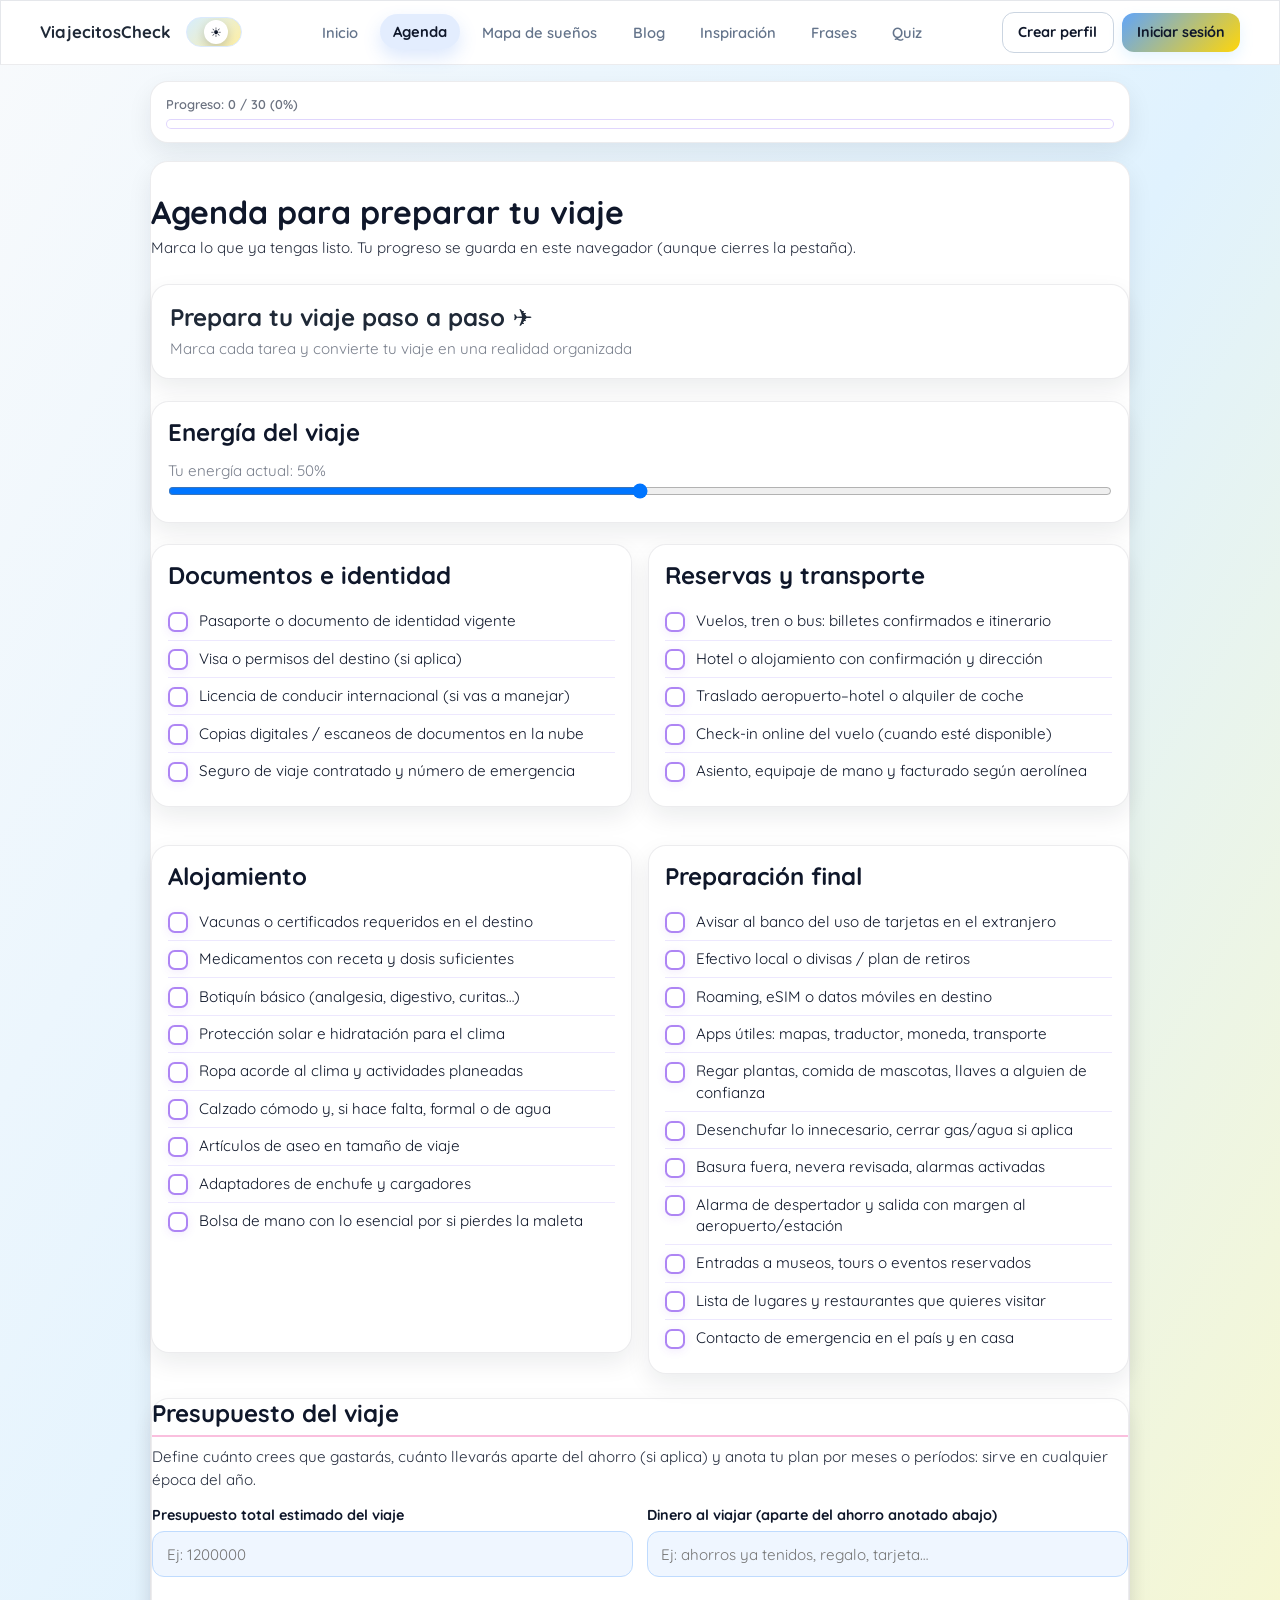
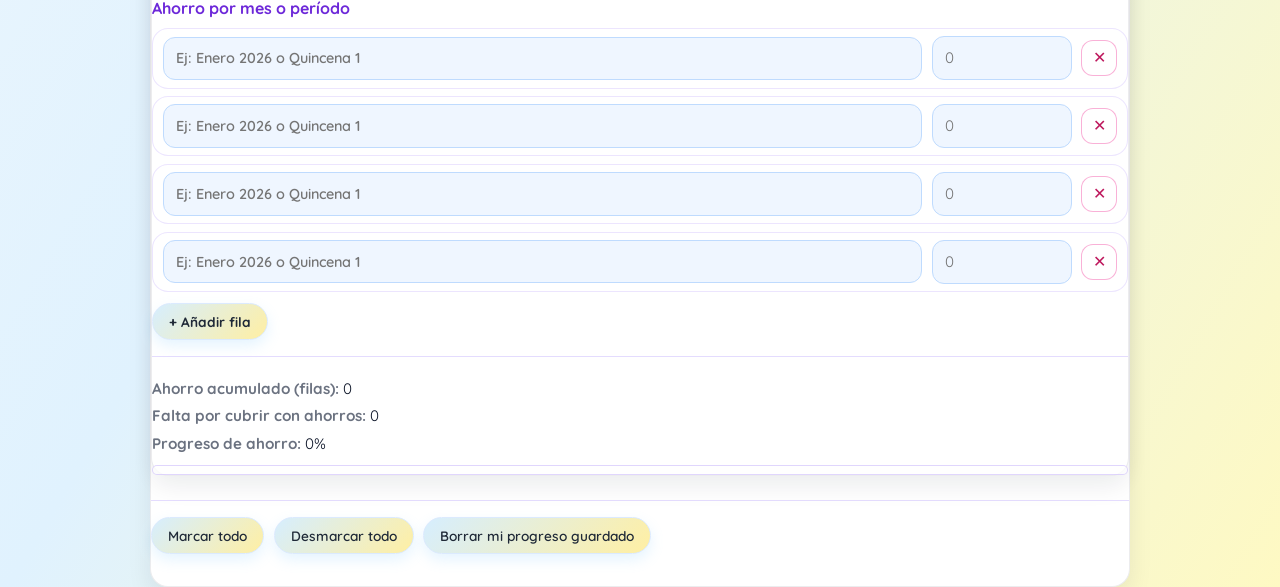
==== commit 4876744f: "responsive web" ====
--- a/agenda-viaje.html
+++ b/agenda-viaje.html
@@ -839,6 +839,87 @@
         html[data-theme="dark"] .note, html[data-theme="dark"] .empty-state {
             color: #e2e8f0 !important;
         }
+        /* Global responsive hardening (mobile first) */
+        html { font-size: 16px; -webkit-text-size-adjust: 100%; }
+        *, *::before, *::after { box-sizing: border-box; min-width: 0; }
+        body { overflow-x: hidden; line-height: 1.45; }
+        img, video, canvas, svg { display: block; max-width: 100%; height: auto; }
+        main, section, article, aside, header, footer, nav, div { max-width: 100%; }
+        .shell, .container, .main-content, .content, .page, .wrapper {
+            width: min(1200px, calc(100% - 1rem)) !important;
+            margin-inline: auto !important;
+            padding-inline: 0 !important;
+        }
+        .site-header { padding: 0.65rem 0.75rem !important; }
+        .site-header-inner {
+            width: min(1200px, 100%) !important;
+            display: grid !important;
+            grid-template-columns: auto auto 1fr auto !important;
+            align-items: center !important;
+            gap: 0.5rem !important;
+        }
+        .site-logo { font-size: clamp(0.95rem, 3.6vw, 1.05rem) !important; }
+        .nav-toggle { display: inline-flex !important; }
+        .site-nav {
+            display: none;
+            position: fixed;
+            left: 0;
+            right: 0;
+            top: 62px;
+            padding: 1rem;
+            background: #ffffff;
+            flex-direction: column;
+            align-items: stretch;
+            gap: 0.65rem;
+            z-index: 180;
+        }
+        html[data-theme="dark"] .site-nav { background: #0f172a; }
+        .site-header.is-open .site-nav { display: flex !important; }
+        .site-nav a { font-size: 0.92rem !important; }
+        .header-right, .auth-actions, .hero-actions, .toolbar, .filters, .form-row { flex-wrap: wrap; }
+        h1 { font-size: clamp(1.35rem, 6vw, 2rem) !important; line-height: 1.18 !important; }
+        h2 { font-size: clamp(1.1rem, 4.9vw, 1.5rem) !important; line-height: 1.24 !important; }
+        h3 { font-size: clamp(1rem, 4.2vw, 1.2rem) !important; line-height: 1.28 !important; }
+        p, li, label, input, select, textarea, button { font-size: 0.95rem; line-height: 1.42; }
+        .article-grid, .benefits-grid, .explore-grid, .stats-grid, .moments-grid, .retos-grid,
+        .check-grid, .dreams-grid, .posts-grid, .quiz-grid, .cards-grid, .landing-grid {
+            grid-template-columns: 1fr !important;
+        }
+        .card, .mini-card, .benefit-card, .explore-card, .check-card, .dream-card, .post-card,
+        .article-card, .quote-card, .quiz-card, .result-card {
+            width: 100% !important;
+            max-width: 100% !important;
+        }
+        @media (min-width: 768px) {
+            .shell, .container, .main-content, .content, .page, .wrapper {
+                width: min(1200px, calc(100% - 2rem)) !important;
+            }
+            .site-header { padding: 0.7rem 1rem !important; }
+            .article-grid, .benefits-grid, .explore-grid, .stats-grid, .moments-grid, .retos-grid,
+            .check-grid, .dreams-grid, .posts-grid, .quiz-grid, .cards-grid, .landing-grid {
+                grid-template-columns: repeat(2, minmax(0, 1fr)) !important;
+            }
+        }
+        @media (min-width: 1024px) {
+            .shell, .container, .main-content, .content, .page, .wrapper {
+                width: min(1200px, calc(100% - 3rem)) !important;
+            }
+            .nav-toggle { display: none !important; }
+            .site-nav {
+                display: flex !important;
+                position: static !important;
+                flex-direction: row !important;
+                align-items: center !important;
+                justify-content: center !important;
+                background: transparent !important;
+                padding: 0 !important;
+                gap: 0.6rem !important;
+            }
+            .article-grid, .benefits-grid, .explore-grid, .stats-grid, .moments-grid, .retos-grid,
+            .check-grid, .dreams-grid, .posts-grid, .quiz-grid, .cards-grid, .landing-grid {
+                grid-template-columns: repeat(3, minmax(0, 1fr)) !important;
+            }
+        }
     </style>
 </head>
 <body>
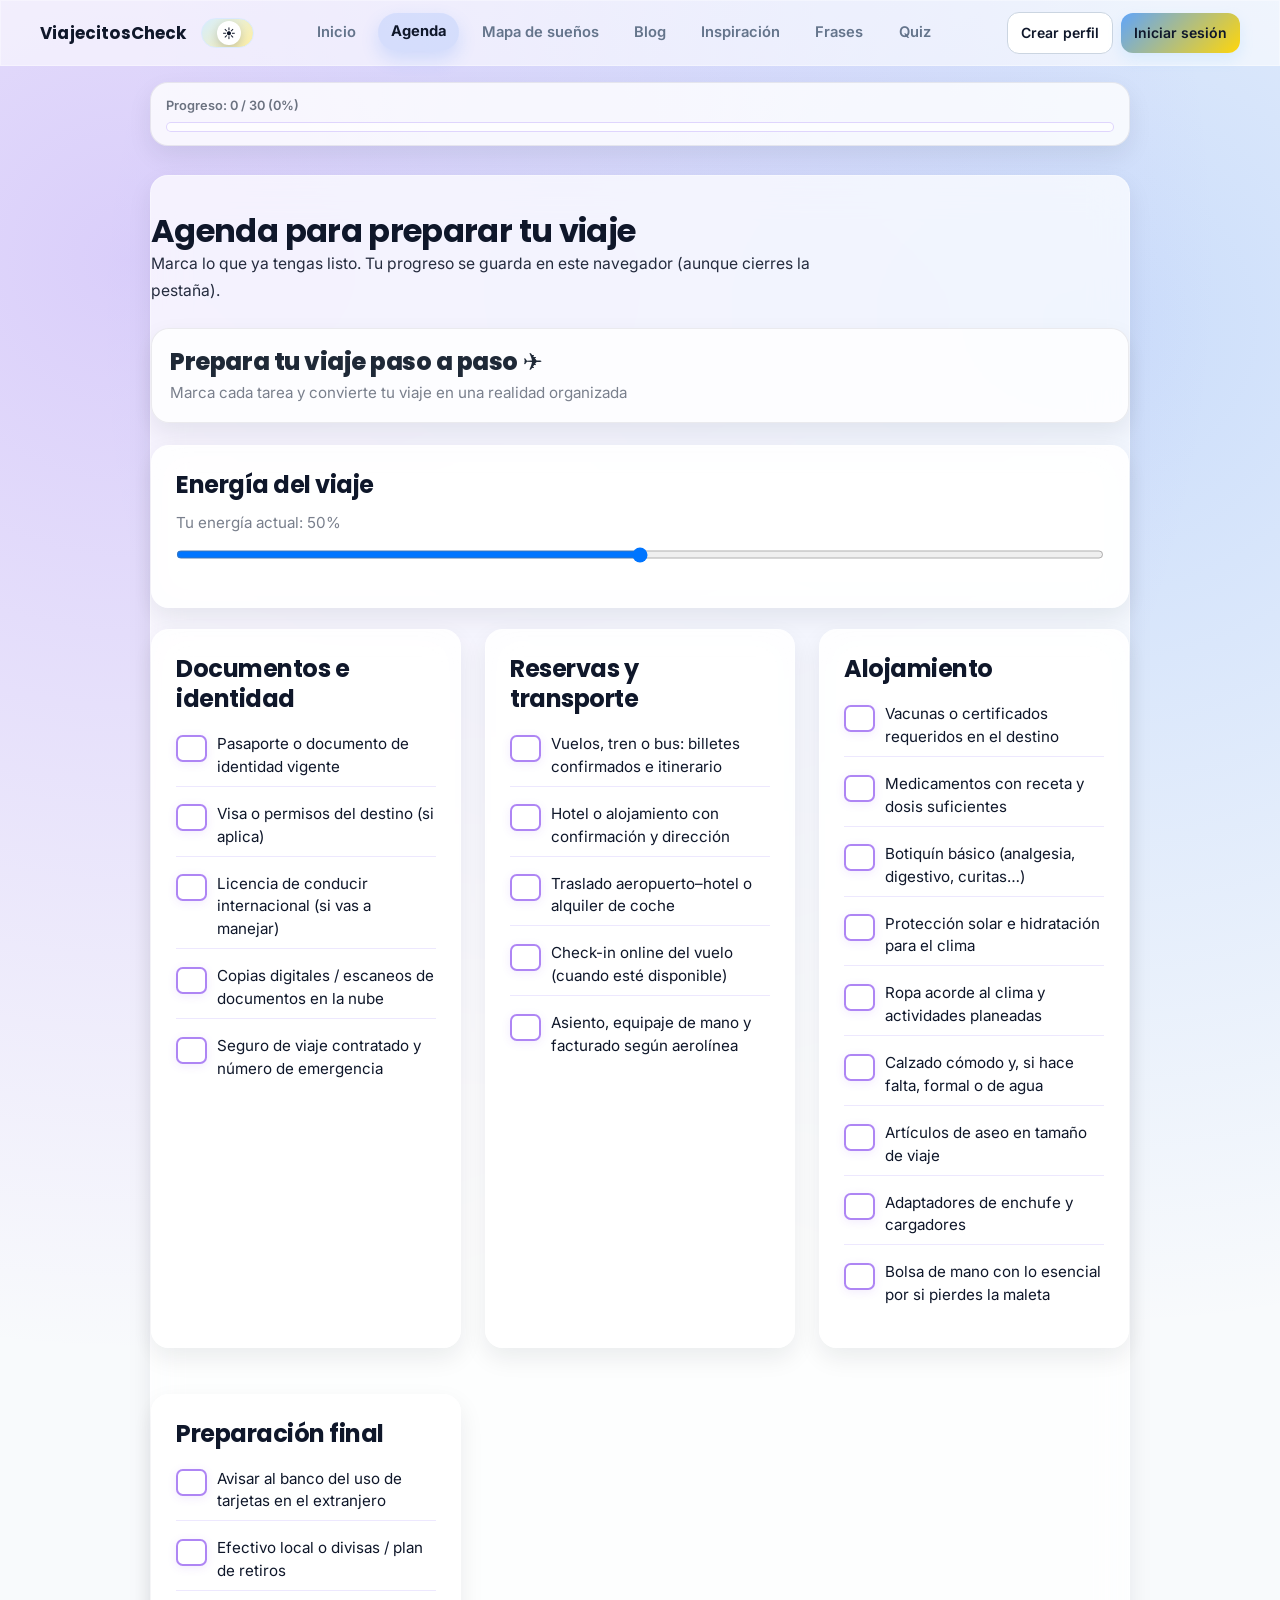
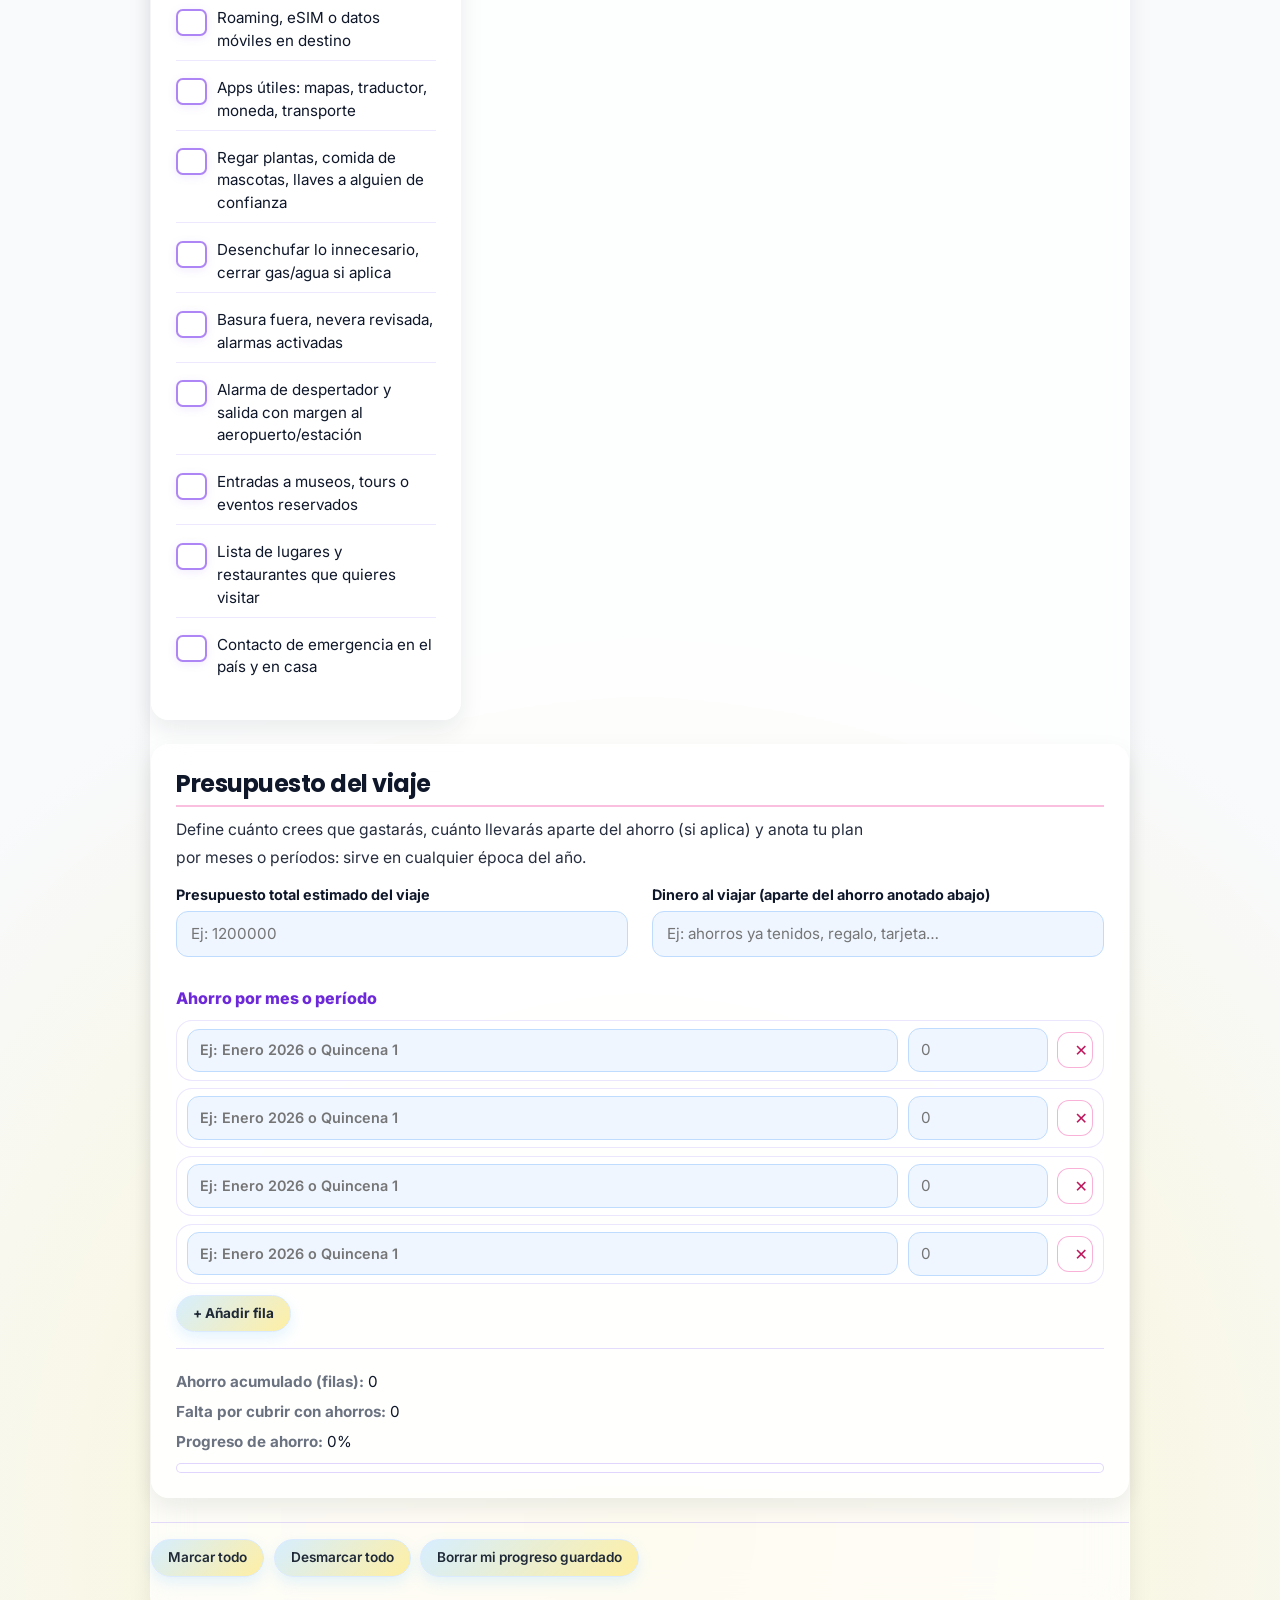
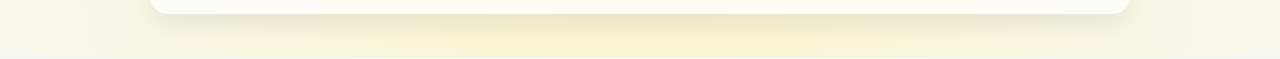
==== commit b5b80756: "nueva versión de la pagina" ====
--- a/agenda-viaje.html
+++ b/agenda-viaje.html
@@ -6,7 +6,7 @@
     <title>Agenda de viaje — Devtata</title>
     <link rel="preconnect" href="https://fonts.googleapis.com">
     <link rel="preconnect" href="https://fonts.gstatic.com" crossorigin>
-    <link href="https://fonts.googleapis.com/css2?family=Quicksand:wght@500;600;700&display=swap" rel="stylesheet">
+    <link href="https://fonts.googleapis.com/css2?family=Inter:wght@400;500;600;700;800&family=Poppins:wght@600;700;800&display=swap" rel="stylesheet">
     <style>
         :root {
             --lilac-deep: #7c3aed;
@@ -920,9 +920,46 @@
                 grid-template-columns: repeat(3, minmax(0, 1fr)) !important;
             }
         }
+        /* Mobile header fit fix */
+        @media (max-width: 767px) {
+            .site-header { padding: 0.55rem 0.65rem !important; }
+            .site-header-inner {
+                grid-template-columns: 1fr auto auto !important;
+                grid-template-areas:
+                    "logo toggle theme"
+                    "actions actions actions"
+                    "nav nav nav" !important;
+                gap: 0.5rem !important;
+            }
+            .site-logo { grid-area: logo; font-size: 1.05rem !important; }
+            .nav-toggle { grid-area: toggle; width: 2.35rem; height: 2.35rem; }
+            #themeToggleBtn { grid-area: theme; justify-self: end; }
+            .header-right {
+                grid-area: actions;
+                width: 100%;
+                justify-content: stretch !important;
+            }
+            .auth-actions {
+                display: grid !important;
+                grid-template-columns: repeat(2, minmax(0, 1fr)) !important;
+                width: 100% !important;
+                gap: 0.5rem !important;
+            }
+            .auth-btn {
+                min-width: 0 !important;
+                width: 100% !important;
+                padding: 0.56rem 0.5rem !important;
+                font-size: 0.82rem !important;
+                white-space: nowrap;
+            }
+            .site-nav { grid-area: nav; top: 112px !important; }
+        }
     </style>
+    <link rel="stylesheet" href="assets/css/design-system.css">
+    <link rel="stylesheet" href="assets/css/components.css">
+    <link rel="stylesheet" href="assets/css/pages.css">
 </head>
-<body>
+<body class="page-agenda">
     <header class="site-header">
         <div class="site-header-inner">
         <div class="site-logo">ViajecitosCheck</div>
--- a/assets/css/design-system.css
+++ b/assets/css/design-system.css
@@ -0,0 +1,125 @@
+:root {
+  --font-sans: "Inter", system-ui, -apple-system, "Segoe UI", Roboto, sans-serif;
+  --font-display: "Poppins", "Inter", system-ui, sans-serif;
+  --color-text: #0f172a;
+  --color-muted: #64748b;
+  --color-blue: #3b82f6;
+  --color-purple: #8b5cf6;
+  --color-yellow: #ffd60a;
+  --color-border: rgba(255, 255, 255, 0.34);
+  --glass-bg: rgba(255, 255, 255, 0.56);
+  --glass-bg-soft: rgba(255, 255, 255, 0.42);
+  --glass-stroke: rgba(255, 255, 255, 0.58);
+  --glass-blur: blur(18px);
+  --surface-0: #f8fafc;
+  --surface-1: #ffffff;
+  --surface-2: #eef2ff;
+  --gradient-main: linear-gradient(135deg, rgba(59, 130, 246, 0.32) 0%, rgba(139, 92, 246, 0.28) 48%, rgba(255, 214, 10, 0.24) 100%);
+  --gradient-cta: linear-gradient(135deg, #3b82f6 0%, #8b5cf6 50%, #ffd60a 100%);
+  --gradient-bg: radial-gradient(circle at 10% 8%, rgba(139, 92, 246, 0.28), transparent 34%),
+    radial-gradient(circle at 86% 10%, rgba(59, 130, 246, 0.24), transparent 32%),
+    radial-gradient(circle at 50% 96%, rgba(255, 214, 10, 0.2), transparent 30%),
+    #f8fafc;
+  --radius-sm: 16px;
+  --radius-md: 20px;
+  --radius-lg: 24px;
+  --radius-pill: 999px;
+  --shadow-sm: 0 10px 26px rgba(15, 23, 42, 0.1);
+  --shadow-md: 0 16px 44px rgba(15, 23, 42, 0.14);
+  --shadow-lg: 0 26px 58px rgba(15, 23, 42, 0.18);
+  --space-1: 0.5rem;
+  --space-2: 0.75rem;
+  --space-3: 1rem;
+  --space-4: 1.5rem;
+  --space-5: 2rem;
+  --space-6: 2.75rem;
+  --space-7: 4rem;
+  --container: min(1200px, calc(100% - 2rem));
+  --motion-fast: 180ms ease;
+  --motion-base: 260ms cubic-bezier(0.22, 1, 0.36, 1);
+}
+
+html[data-theme="dark"] {
+  --color-text: #e2e8f0;
+  --color-muted: #94a3b8;
+  --color-border: rgba(148, 163, 184, 0.3);
+  --glass-bg: rgba(15, 23, 42, 0.6);
+  --glass-bg-soft: rgba(15, 23, 42, 0.45);
+  --glass-stroke: rgba(148, 163, 184, 0.38);
+  --surface-0: #020617;
+  --surface-1: #0f172a;
+  --surface-2: #111827;
+  --gradient-main: linear-gradient(135deg, rgba(59, 130, 246, 0.28) 0%, rgba(139, 92, 246, 0.22) 48%, rgba(255, 214, 10, 0.14) 100%);
+  --gradient-bg: radial-gradient(circle at 10% 8%, rgba(139, 92, 246, 0.22), transparent 34%),
+    radial-gradient(circle at 86% 10%, rgba(59, 130, 246, 0.2), transparent 32%),
+    radial-gradient(circle at 50% 96%, rgba(255, 214, 10, 0.12), transparent 30%),
+    #020617;
+  --shadow-sm: 0 10px 30px rgba(2, 6, 23, 0.55);
+  --shadow-md: 0 18px 48px rgba(2, 6, 23, 0.62);
+  --shadow-lg: 0 28px 62px rgba(2, 6, 23, 0.72);
+}
+
+*,
+*::before,
+*::after {
+  box-sizing: border-box;
+}
+
+html,
+body {
+  margin: 0;
+  padding: 0;
+}
+
+body {
+  min-height: 100vh;
+  font-family: var(--font-sans);
+  color: var(--color-text);
+  background: var(--gradient-bg);
+  line-height: 1.6;
+  overflow-x: hidden;
+}
+
+h1,
+h2,
+h3,
+h4,
+h5,
+h6 {
+  margin: 0;
+  font-family: var(--font-display);
+  color: var(--color-text);
+  letter-spacing: -0.02em;
+}
+
+h1 {
+  font-size: clamp(2.1rem, 4.2vw, 3.8rem);
+}
+
+h2 {
+  font-size: clamp(1.5rem, 2.7vw, 2.3rem);
+}
+
+h3 {
+  font-size: clamp(1.08rem, 1.6vw, 1.35rem);
+}
+
+p {
+  margin: 0;
+  color: var(--color-muted);
+}
+
+a {
+  color: inherit;
+}
+
+img {
+  max-width: 100%;
+  display: block;
+  border-radius: var(--radius-md);
+}
+
+main {
+  width: var(--container);
+  margin: 0 auto;
+}
--- a/assets/css/components.css
+++ b/assets/css/components.css
@@ -0,0 +1,278 @@
+.site-header {
+  position: sticky;
+  top: 0;
+  z-index: 120;
+  width: 100%;
+  padding: 0.75rem 1rem;
+  border-bottom: 1px solid var(--color-border);
+  background: var(--glass-bg-soft);
+  backdrop-filter: var(--glass-blur);
+}
+
+.site-header-inner {
+  width: var(--container);
+  margin: 0 auto;
+  display: flex;
+  align-items: center;
+  gap: 0.85rem;
+}
+
+.site-logo {
+  font-family: var(--font-display);
+  font-weight: 700;
+  font-size: 1.05rem;
+}
+
+.site-nav {
+  margin: 0 auto;
+  display: flex;
+  align-items: center;
+  gap: 0.35rem;
+}
+
+.site-nav a {
+  text-decoration: none;
+  padding: 0.45rem 0.8rem;
+  border-radius: var(--radius-pill);
+  color: var(--color-muted);
+  border: 1px solid transparent;
+  transition: var(--motion-base);
+}
+
+.site-nav a:hover,
+.site-nav a.active {
+  color: var(--color-text);
+  background: var(--glass-bg);
+  border-color: var(--glass-stroke);
+}
+
+.auth-actions {
+  display: flex;
+  align-items: center;
+  gap: 0.5rem;
+}
+
+.auth-btn,
+.btn,
+button {
+  border-radius: var(--radius-pill);
+  border: 1px solid var(--color-border);
+  background: var(--glass-bg);
+  color: var(--color-text);
+  font-family: var(--font-sans);
+  font-weight: 600;
+  padding: 0.58rem 1rem;
+  backdrop-filter: var(--glass-blur);
+  transition: transform var(--motion-fast), box-shadow var(--motion-base), background var(--motion-base);
+}
+
+.auth-btn.primary,
+.btn.primary,
+.hero-main-cta,
+.submit-btn {
+  border: none;
+  background: var(--gradient-cta);
+  color: #fff;
+  box-shadow: var(--shadow-md);
+}
+
+.auth-btn:hover,
+.btn:hover,
+button:hover,
+.hero-main-cta:hover,
+.submit-btn:hover {
+  transform: translateY(-2px);
+  box-shadow: var(--shadow-lg);
+}
+
+.shell,
+.card {
+  width: var(--container);
+  margin: 1.8rem auto 2.8rem;
+  border-radius: var(--radius-lg);
+  border: 1px solid var(--glass-stroke);
+  background: var(--glass-bg);
+  box-shadow: var(--shadow-md);
+  backdrop-filter: var(--glass-blur);
+  padding: clamp(1.15rem, 2.8vw, 2.4rem);
+}
+
+.landing-section,
+.section,
+.form-block,
+.posts-panel,
+.dreams-panel,
+.quote-card,
+.quiz-card,
+.result-card,
+.article-card,
+.explore-card,
+.action-card,
+.mini-card,
+.benefit-card,
+.dream-card,
+.post-card,
+.spotlight-card {
+  border-radius: var(--radius-md);
+  border: 1px solid var(--glass-stroke);
+  background: var(--glass-bg);
+  box-shadow: var(--shadow-sm);
+  backdrop-filter: var(--glass-blur);
+  transition: transform var(--motion-base), box-shadow var(--motion-base), border-color var(--motion-base);
+  padding: clamp(1rem, 2.2vw, 1.5rem);
+}
+
+.article-card:hover,
+.explore-card:hover,
+.action-card:hover,
+.mini-card:hover,
+.benefit-card:hover,
+.dream-card:hover,
+.quote-card:hover,
+.post-card:hover,
+.spotlight-card:hover {
+  transform: translateY(-4px);
+  box-shadow: var(--shadow-md);
+  border-color: rgba(59, 130, 246, 0.38);
+}
+
+input,
+select,
+textarea,
+.mini-input,
+.mini-textarea {
+  width: 100%;
+  border-radius: var(--radius-sm);
+  border: 1px solid var(--color-border);
+  background: rgba(255, 255, 255, 0.6);
+  color: var(--color-text);
+  padding: 0.72rem 0.84rem;
+  font-family: var(--font-sans);
+  transition: var(--motion-fast);
+}
+
+html[data-theme="dark"] input,
+html[data-theme="dark"] select,
+html[data-theme="dark"] textarea,
+html[data-theme="dark"] .mini-input,
+html[data-theme="dark"] .mini-textarea {
+  background: rgba(15, 23, 42, 0.65);
+}
+
+input:focus,
+select:focus,
+textarea:focus {
+  outline: none;
+  border-color: var(--color-blue);
+  box-shadow: 0 0 0 3px rgba(59, 130, 246, 0.22);
+}
+
+.hero-section {
+  display: grid;
+  gap: 1.2rem;
+  text-align: left;
+  padding: clamp(1.3rem, 3vw, 2.7rem);
+  background: var(--gradient-main);
+}
+
+.hero-label {
+  justify-self: start;
+  padding: 0.35rem 0.85rem;
+  border-radius: var(--radius-pill);
+  border: 1px solid var(--glass-stroke);
+  background: var(--glass-bg);
+  color: var(--color-text);
+  font-weight: 600;
+  font-size: 0.8rem;
+}
+
+.subtitle,
+.intro,
+.section-lead {
+  color: var(--color-muted);
+}
+
+.subtitle {
+  font-size: clamp(1rem, 1.5vw, 1.2rem);
+  line-height: 1.75;
+  max-width: 64ch;
+}
+
+.intro,
+.section-lead,
+.emotional-text {
+  font-size: clamp(0.98rem, 1.2vw, 1.08rem);
+  line-height: 1.75;
+  max-width: 70ch;
+}
+
+.section-title {
+  letter-spacing: -0.015em;
+  margin-bottom: 0.8rem;
+}
+
+@media (max-width: 900px) {
+  .site-header-inner {
+    flex-wrap: wrap;
+  }
+
+  .site-nav {
+    order: 3;
+    width: 100%;
+    justify-content: center;
+    flex-wrap: wrap;
+  }
+
+  .auth-actions {
+    width: 100%;
+    justify-content: center;
+  }
+
+  .shell,
+  .card {
+    margin: 1rem auto 1.5rem;
+    padding: 1rem;
+  }
+}
+
+body {
+  font-family: var(--font-sans) !important;
+  color: var(--color-text) !important;
+  background: var(--gradient-bg) !important;
+}
+
+.site-header,
+.shell,
+.card,
+.landing-section,
+.section,
+.form-block,
+.posts-panel,
+.dreams-panel,
+.quote-card,
+.quiz-card,
+.result-card,
+.article-card,
+.explore-card,
+.action-card,
+.mini-card,
+.benefit-card,
+.dream-card,
+.post-card,
+.spotlight-card {
+  border-color: var(--color-border) !important;
+  background: var(--glass-bg) !important;
+}
+
+h1,
+h2,
+h3,
+h4,
+h5,
+h6,
+.site-logo {
+  font-family: var(--font-display) !important;
+  color: var(--color-text) !important;
+  background: none !important;
+  -webkit-text-fill-color: currentColor !important;
+}
--- a/assets/css/pages.css
+++ b/assets/css/pages.css
@@ -0,0 +1,351 @@
+.landing-shell {
+  display: flex;
+  flex-direction: column;
+  gap: var(--space-5);
+}
+
+.creative-grid,
+.actions-grid,
+.explore-grid,
+.benefits-grid,
+.article-grid,
+.dream-preview-grid,
+.testimonials-grid {
+  display: grid;
+  gap: var(--space-4);
+  grid-template-columns: repeat(auto-fit, minmax(230px, 1fr));
+}
+
+.hero-main-cta {
+  display: inline-flex;
+  align-items: center;
+  justify-content: center;
+  width: fit-content;
+  text-decoration: none;
+  font-weight: 700;
+}
+
+.hero-media {
+  border-radius: var(--radius-lg);
+  overflow: hidden;
+  box-shadow: var(--shadow-md);
+}
+
+.hero-media img {
+  width: 100%;
+  height: 100%;
+  min-height: 260px;
+  object-fit: cover;
+}
+
+.hero-nav-block {
+  display: flex;
+  flex-wrap: wrap;
+  gap: 0.65rem;
+}
+
+.hero-nav-block a,
+.nav-agenda,
+.pill-link {
+  display: inline-flex;
+  align-items: center;
+  text-decoration: none;
+  border-radius: var(--radius-pill);
+  padding: 0.52rem 0.95rem;
+  border: 1px solid var(--color-border);
+  background: var(--glass-bg);
+  color: var(--color-text);
+}
+
+.explore-card,
+.action-card,
+.benefit-card,
+.mini-card,
+.article-card,
+.dream-card,
+.testimonial-card {
+  display: flex !important;
+  flex-direction: column;
+  justify-content: flex-start;
+  gap: 0.55rem;
+  width: 100% !important;
+  min-width: 0;
+  text-decoration: none;
+}
+
+.explore-card h3,
+.action-card h3,
+.benefit-card h3,
+.mini-card h3,
+.article-title {
+  font-size: clamp(1.04rem, 1.5vw, 1.24rem);
+  line-height: 1.3;
+}
+
+.explore-card p,
+.action-card p,
+.benefit-card p,
+.mini-card p,
+.article-desc,
+.testimonial-card p {
+  font-size: 0.98rem;
+  line-height: 1.68;
+}
+
+.testimonial-author {
+  margin-top: 0.65rem;
+  color: var(--color-text);
+  font-weight: 600;
+}
+
+/* Home cinematic */
+.page-home .hero-section {
+  min-height: min(74vh, 680px);
+  align-items: end;
+  background: linear-gradient(0deg, rgba(2, 6, 23, 0.34), rgba(2, 6, 23, 0.08)),
+    url("https://images.unsplash.com/photo-1469474968028-56623f02e42e?auto=format&fit=crop&w=1800&q=80")
+      center/cover no-repeat !important;
+}
+
+.page-home .hero-section .subtitle,
+.page-home .hero-section h1 {
+  color: #f8fafc !important;
+}
+
+.page-home .hero-section h1 {
+  max-width: 16ch;
+  text-shadow: 0 12px 36px rgba(2, 6, 23, 0.5);
+}
+
+.page-home .hero-section .hero-label,
+.page-home .hero-section .hero-nav-block a {
+  background: rgba(255, 255, 255, 0.2) !important;
+  color: #ffffff !important;
+  border-color: rgba(255, 255, 255, 0.4) !important;
+}
+
+.page-home .hero-main-cta {
+  padding: 0.82rem 1.35rem;
+  font-size: 1rem;
+}
+
+.page-home .landing-section:not(.hero-section) {
+  background: var(--glass-bg) !important;
+}
+
+/* Agenda clarity */
+.page-agenda main.shell {
+  background: rgba(255, 255, 255, 0.72) !important;
+}
+
+.page-agenda .checklist-grid {
+  display: grid;
+  grid-template-columns: repeat(auto-fit, minmax(280px, 1fr));
+  gap: var(--space-4);
+}
+
+.page-agenda .section.check-card,
+.page-agenda .agenda-progress-panel,
+.page-agenda .agenda-dashboard-header {
+  background: rgba(255, 255, 255, 0.8) !important;
+}
+
+.page-agenda .list li {
+  margin-bottom: 0.55rem;
+}
+
+.page-agenda .list label {
+  line-height: 1.5;
+  color: var(--color-text) !important;
+}
+
+.page-agenda .budget-grid {
+  display: grid;
+  grid-template-columns: repeat(2, minmax(0, 1fr));
+  gap: var(--space-4);
+}
+
+.page-agenda .savings {
+  grid-column: 1 / -1;
+}
+
+/* Dream map aspirational */
+.page-mapa {
+  animation: dreamyFlow 16s linear infinite alternate;
+}
+
+.page-mapa .app-layout {
+  display: grid;
+  grid-template-columns: minmax(320px, 430px) minmax(0, 1fr);
+  gap: var(--space-4);
+}
+
+.page-mapa .dream-grid {
+  display: grid;
+  grid-template-columns: repeat(auto-fit, minmax(245px, 1fr));
+  gap: var(--space-4);
+}
+
+.page-mapa .spotlight-card {
+  background: var(--gradient-main) !important;
+}
+
+.page-mapa .spotlight-media img {
+  min-height: 220px;
+  object-fit: cover;
+}
+
+/* Blog editorial */
+.page-blog .blog-layout {
+  display: grid;
+  grid-template-columns: minmax(320px, 430px) minmax(0, 1fr);
+  gap: var(--space-4);
+  align-items: start;
+}
+
+.page-blog .blog-grid {
+  display: grid;
+  grid-template-columns: repeat(auto-fit, minmax(250px, 1fr));
+  gap: var(--space-4);
+}
+
+.page-blog .post-card .post-title,
+.page-blog .post-card h3 {
+  font-size: clamp(1.06rem, 1.4vw, 1.26rem);
+}
+
+.page-blog .post-card img {
+  min-height: 210px;
+  object-fit: cover;
+}
+
+/* Inspiration discovery */
+.page-inspiracion .article-grid {
+  grid-template-columns: repeat(auto-fit, minmax(255px, 1fr));
+  gap: var(--space-4);
+}
+
+.page-inspiracion .article-card img {
+  height: 220px !important;
+  object-fit: cover;
+}
+
+.page-inspiracion .article-card:hover {
+  transform: translateY(-5px) scale(1.01);
+}
+
+/* Quotes calm */
+.page-frases .shell {
+  max-width: 780px;
+}
+
+.page-frases .quote-card {
+  text-align: center;
+  padding: clamp(1.4rem, 3vw, 2rem) !important;
+}
+
+.page-frases .quote-text {
+  font-size: clamp(1.2rem, 2.3vw, 1.65rem) !important;
+  line-height: 1.65;
+}
+
+.page-frases .btn-row {
+  justify-content: center;
+}
+
+/* Quiz interaction */
+.page-descubre .shell {
+  max-width: 860px;
+}
+
+.page-descubre .quiz-card,
+.page-descubre .result-card {
+  padding: clamp(1.1rem, 2.6vw, 1.65rem) !important;
+}
+
+.page-descubre .question {
+  font-size: clamp(1.2rem, 1.8vw, 1.38rem);
+  font-weight: 700;
+  margin-bottom: 0.9rem;
+}
+
+.page-descubre .progress {
+  margin-top: 0.7rem;
+  font-size: 0.92rem;
+}
+
+.page-descubre .options {
+  gap: 0.7rem !important;
+}
+
+.page-descubre .options button {
+  width: 100%;
+  justify-content: flex-start;
+  text-align: left;
+  padding: 0.78rem 0.95rem !important;
+  transition: transform var(--motion-fast), box-shadow var(--motion-base), background var(--motion-base);
+}
+
+.page-descubre .options button:hover {
+  transform: translateX(4px);
+}
+
+.page-descubre .result-card.show {
+  animation: revealResult var(--motion-base) both;
+}
+
+@keyframes revealResult {
+  from {
+    opacity: 0;
+    transform: translateY(8px);
+  }
+  to {
+    opacity: 1;
+    transform: translateY(0);
+  }
+}
+
+@keyframes dreamyFlow {
+  from {
+    background-position: 0% 30%;
+  }
+  to {
+    background-position: 100% 60%;
+  }
+}
+
+@media (max-width: 980px) {
+  .page-blog .blog-layout,
+  .page-mapa .app-layout {
+    grid-template-columns: 1fr;
+  }
+}
+
+@media (max-width: 760px) {
+  .creative-grid,
+  .actions-grid,
+  .explore-grid,
+  .benefits-grid,
+  .article-grid,
+  .dream-preview-grid,
+  .testimonials-grid {
+    grid-template-columns: 1fr;
+  }
+
+  .hero-nav-block a,
+  .nav-agenda,
+  .pill-link {
+    width: 100%;
+    justify-content: center;
+  }
+
+  .page-home .hero-section {
+    min-height: 62vh;
+  }
+}
+
+@media (max-width: 640px) {
+  .page-agenda .budget-grid {
+    grid-template-columns: 1fr;
+  }
+}
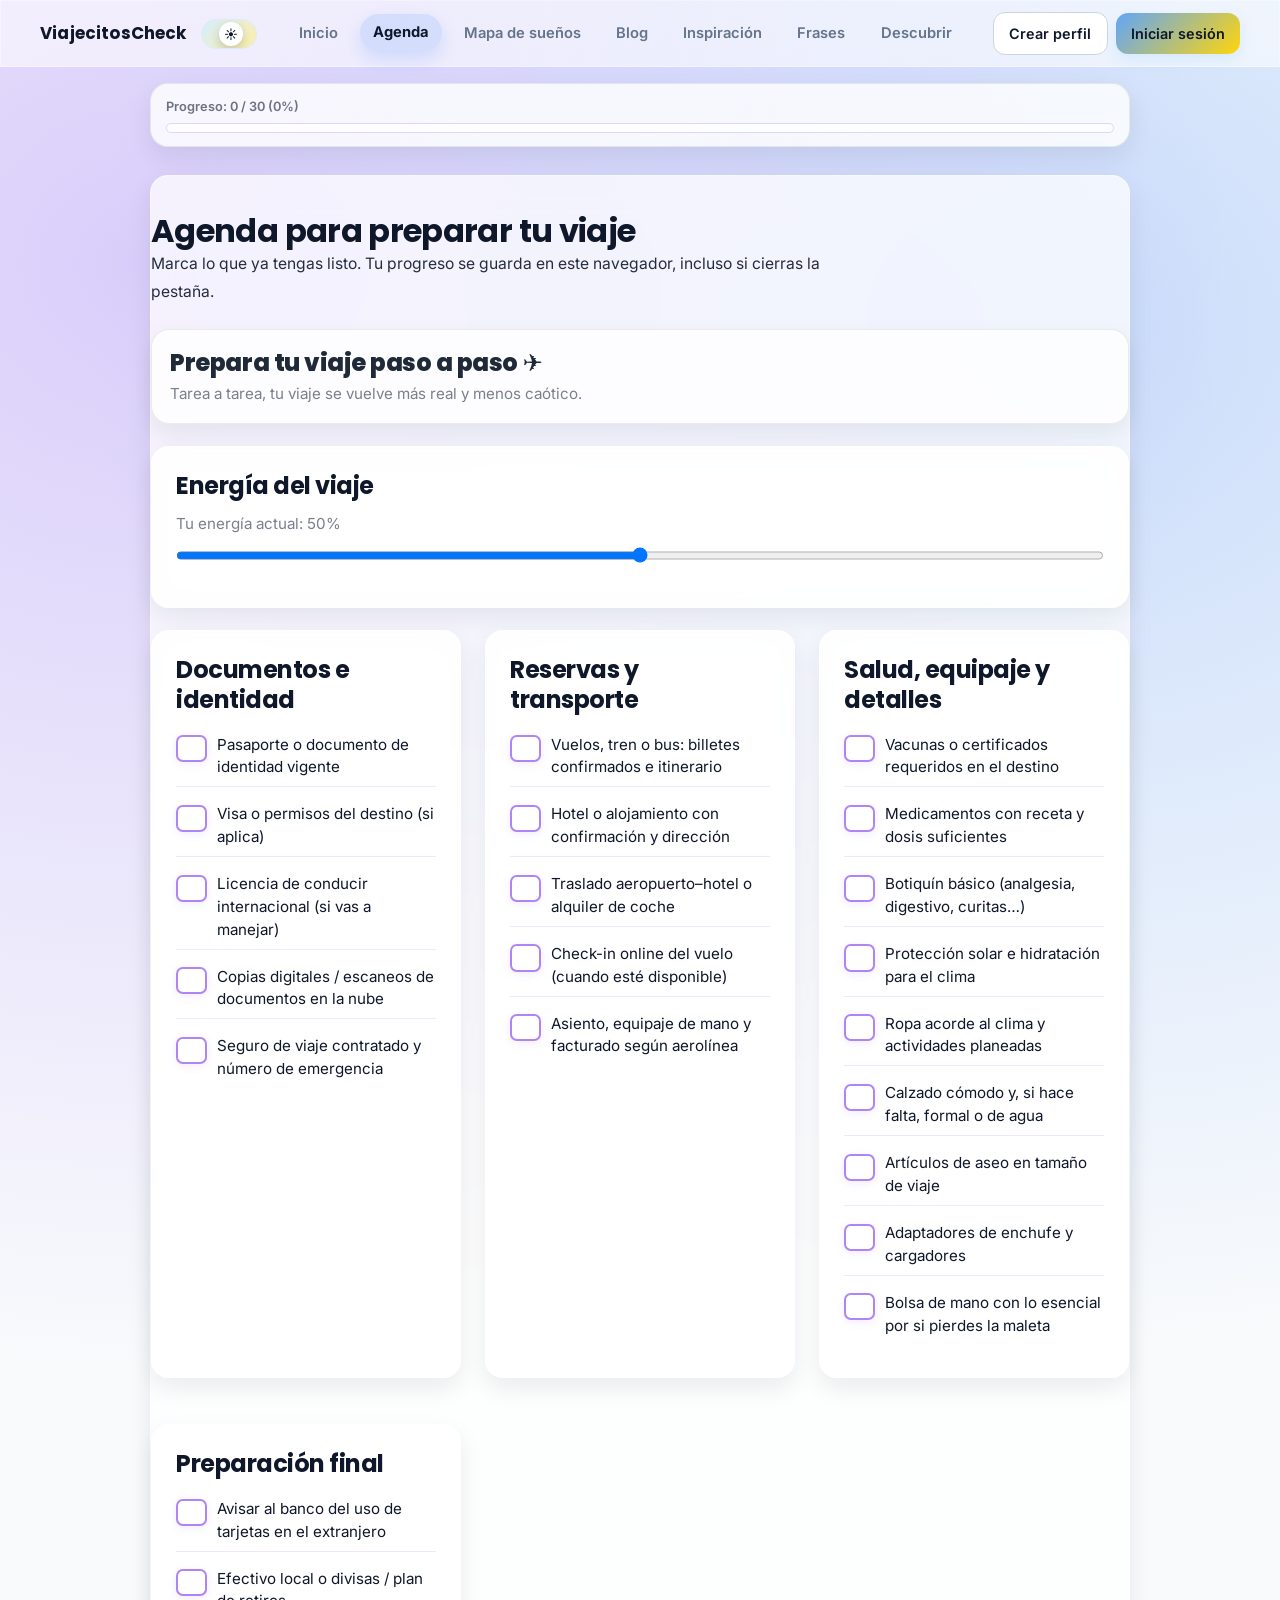
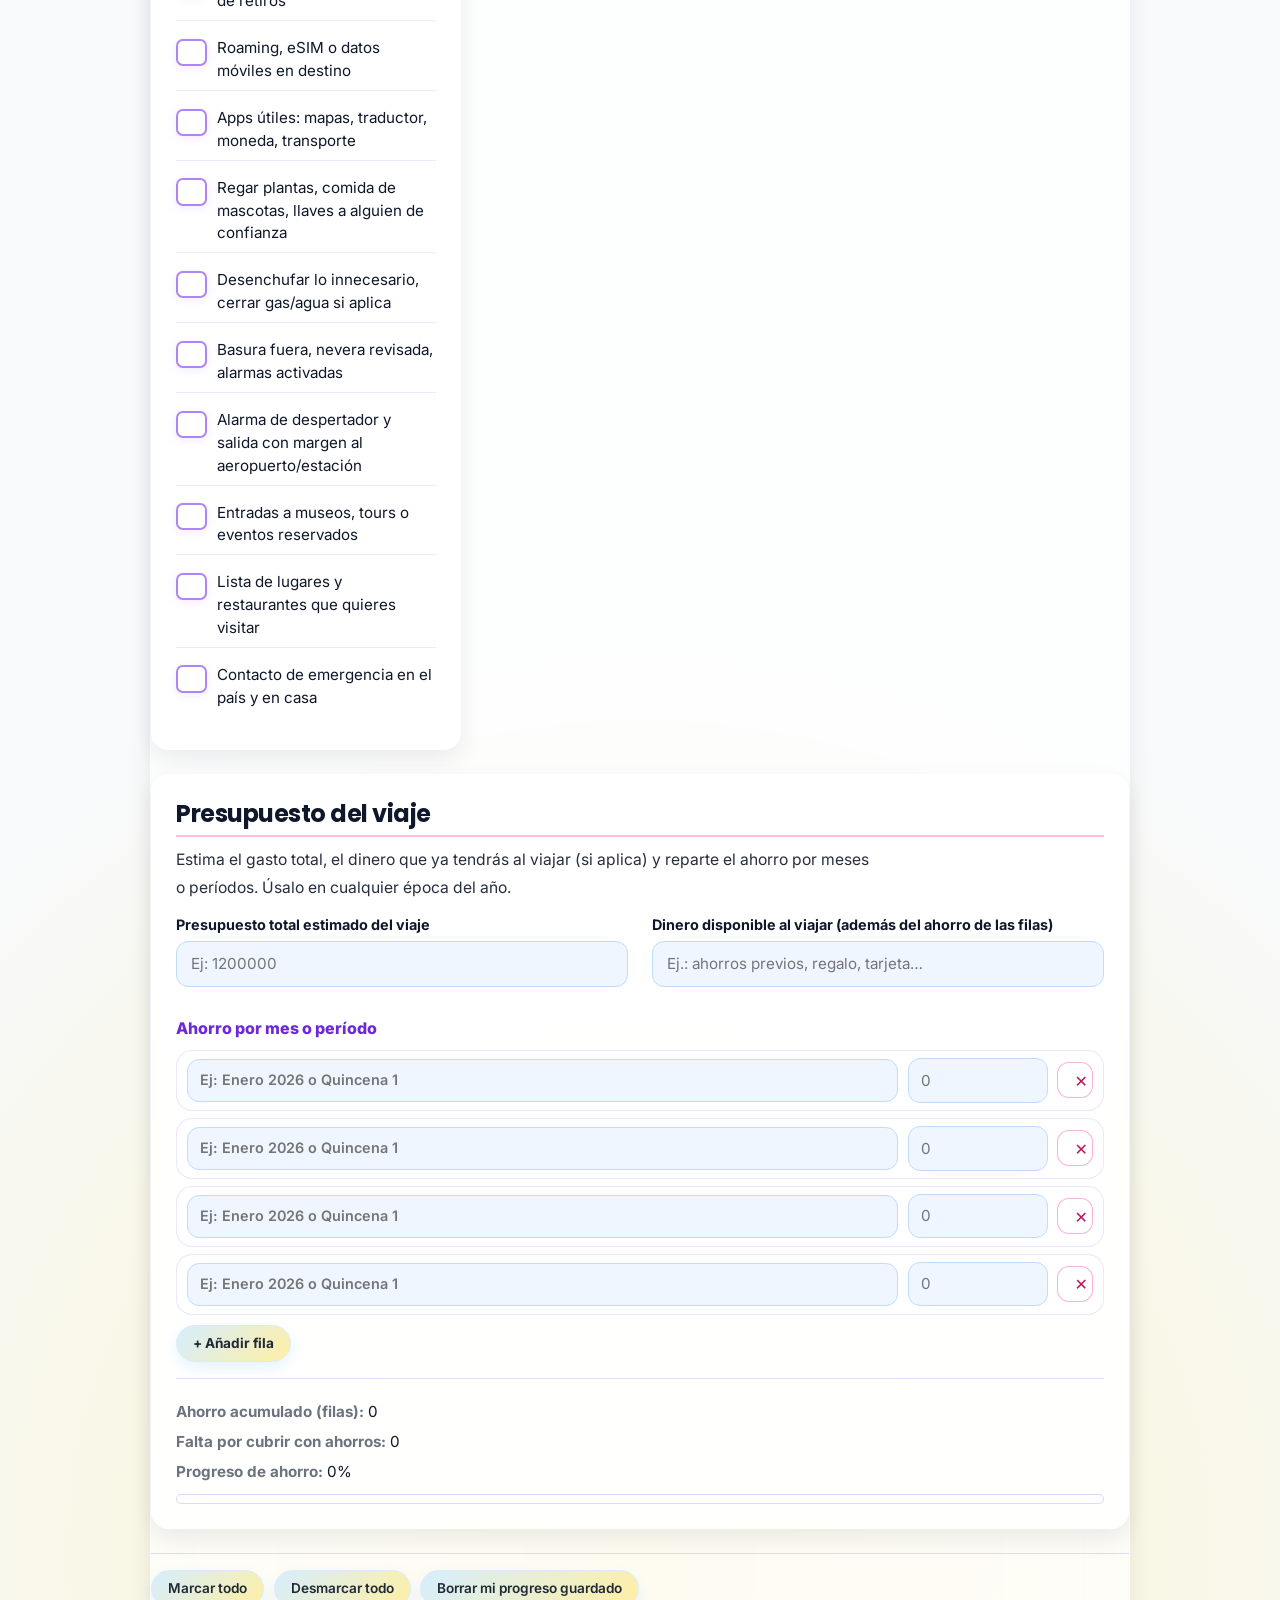
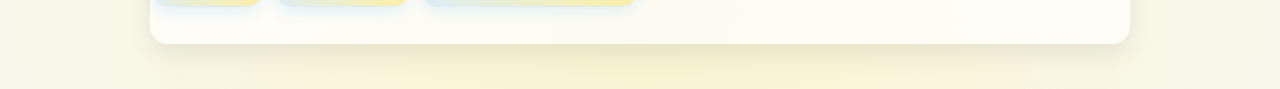
==== commit fa4038f5: "ajustes palabras página web" ====
--- a/agenda-viaje.html
+++ b/agenda-viaje.html
@@ -3,7 +3,7 @@
 <head>
     <meta charset="UTF-8">
     <meta name="viewport" content="width=device-width, initial-scale=1.0">
-    <title>Agenda de viaje — Devtata</title>
+    <title>Agenda de viaje — ViajecitosCheck</title>
     <link rel="preconnect" href="https://fonts.googleapis.com">
     <link rel="preconnect" href="https://fonts.gstatic.com" crossorigin>
     <link href="https://fonts.googleapis.com/css2?family=Inter:wght@400;500;600;700;800&family=Poppins:wght@600;700;800&display=swap" rel="stylesheet">
@@ -963,16 +963,16 @@
     <header class="site-header">
         <div class="site-header-inner">
         <div class="site-logo">ViajecitosCheck</div>
-        <button type="button" class="nav-toggle" id="navToggleBtn" aria-label="Abrir menu">☰</button>
+        <button type="button" class="nav-toggle" id="navToggleBtn" aria-label="Abrir menú">☰</button>
         <button type="button" class="auth-btn" id="themeToggleBtn" aria-label="Cambiar tema" aria-pressed="false" title="Cambiar tema"><span class="theme-knob" aria-hidden="true">☀</span></button>
-        <nav class="site-nav" aria-label="Menu principal">
+        <nav class="site-nav" aria-label="Menú principal">
             <a href="index.html">Inicio</a>
             <a class="active" href="agenda-viaje.html">Agenda</a>
             <a href="mapa-suenos.html">Mapa de sueños</a>
             <a href="blog-viajes.html">Blog</a>
             <a href="inspiracion-viajera.html">Inspiración</a>
             <a href="frases-inspiracionales.html">Frases</a>
-            <a href="descubre-tu-viaje.html">Quiz</a>
+            <a href="descubre-tu-viaje.html">Descubrir</a>
         </nav>
         <div class="header-right">
             <div class="auth-actions" id="guestAuthActions">
@@ -997,12 +997,12 @@
     <main class="shell">
         <h1>Agenda para preparar tu viaje</h1>
         <p class="intro">
-            Marca lo que ya tengas listo. Tu progreso se guarda en este navegador (aunque cierres la pestaña).
+            Marca lo que ya tengas listo. Tu progreso se guarda en este navegador, incluso si cierras la pestaña.
         </p>
 
         <section class="agenda-dashboard-header">
             <h2 class="agenda-dashboard-title">Prepara tu viaje paso a paso ✈️</h2>
-            <p class="agenda-dashboard-subtitle">Marca cada tarea y convierte tu viaje en una realidad organizada</p>
+            <p class="agenda-dashboard-subtitle">Tarea a tarea, tu viaje se vuelve más real y menos caótico.</p>
         </section>
 
         <section class="section check-card" aria-label="Estado emocional del viaje">
@@ -1035,7 +1035,7 @@
             </section>
 
             <section class="section check-card" aria-labelledby="sec-stay">
-                <h2 id="sec-stay">Alojamiento</h2>
+                <h2 id="sec-stay">Salud, equipaje y detalles</h2>
                 <ul class="list" data-section="stay">
                     <li><input type="checkbox" id="h1" data-id="h1"><label for="h1">Vacunas o certificados requeridos en el destino</label></li>
                     <li><input type="checkbox" id="h2" data-id="h2"><label for="h2">Medicamentos con receta y dosis suficientes</label></li>
@@ -1070,7 +1070,7 @@
         <section class="section" aria-labelledby="sec-budget">
             <h2 id="sec-budget">Presupuesto del viaje</h2>
             <p class="intro" style="margin-bottom: 0.85rem;">
-                Define cuánto crees que gastarás, cuánto llevarás aparte del ahorro (si aplica) y anota tu plan por meses o períodos: sirve en cualquier época del año.
+                Estima el gasto total, el dinero que ya tendrás al viajar (si aplica) y reparte el ahorro por meses o períodos. Úsalo en cualquier época del año.
             </p>
 
             <div class="budget-grid">
@@ -1080,8 +1080,8 @@
                 </div>
 
                 <div class="field">
-                    <label for="budgetTripReserve">Dinero al viajar (aparte del ahorro anotado abajo)</label>
-                    <input id="budgetTripReserve" type="number" inputmode="numeric" min="0" step="10" placeholder="Ej: ahorros ya tenidos, regalo, tarjeta…" />
+                    <label for="budgetTripReserve">Dinero disponible al viajar (además del ahorro de las filas)</label>
+                    <input id="budgetTripReserve" type="number" inputmode="numeric" min="0" step="10" placeholder="Ej.: ahorros previos, regalo, tarjeta…" />
                 </div>
 
                 <div class="savings" aria-label="Ahorro por período">
